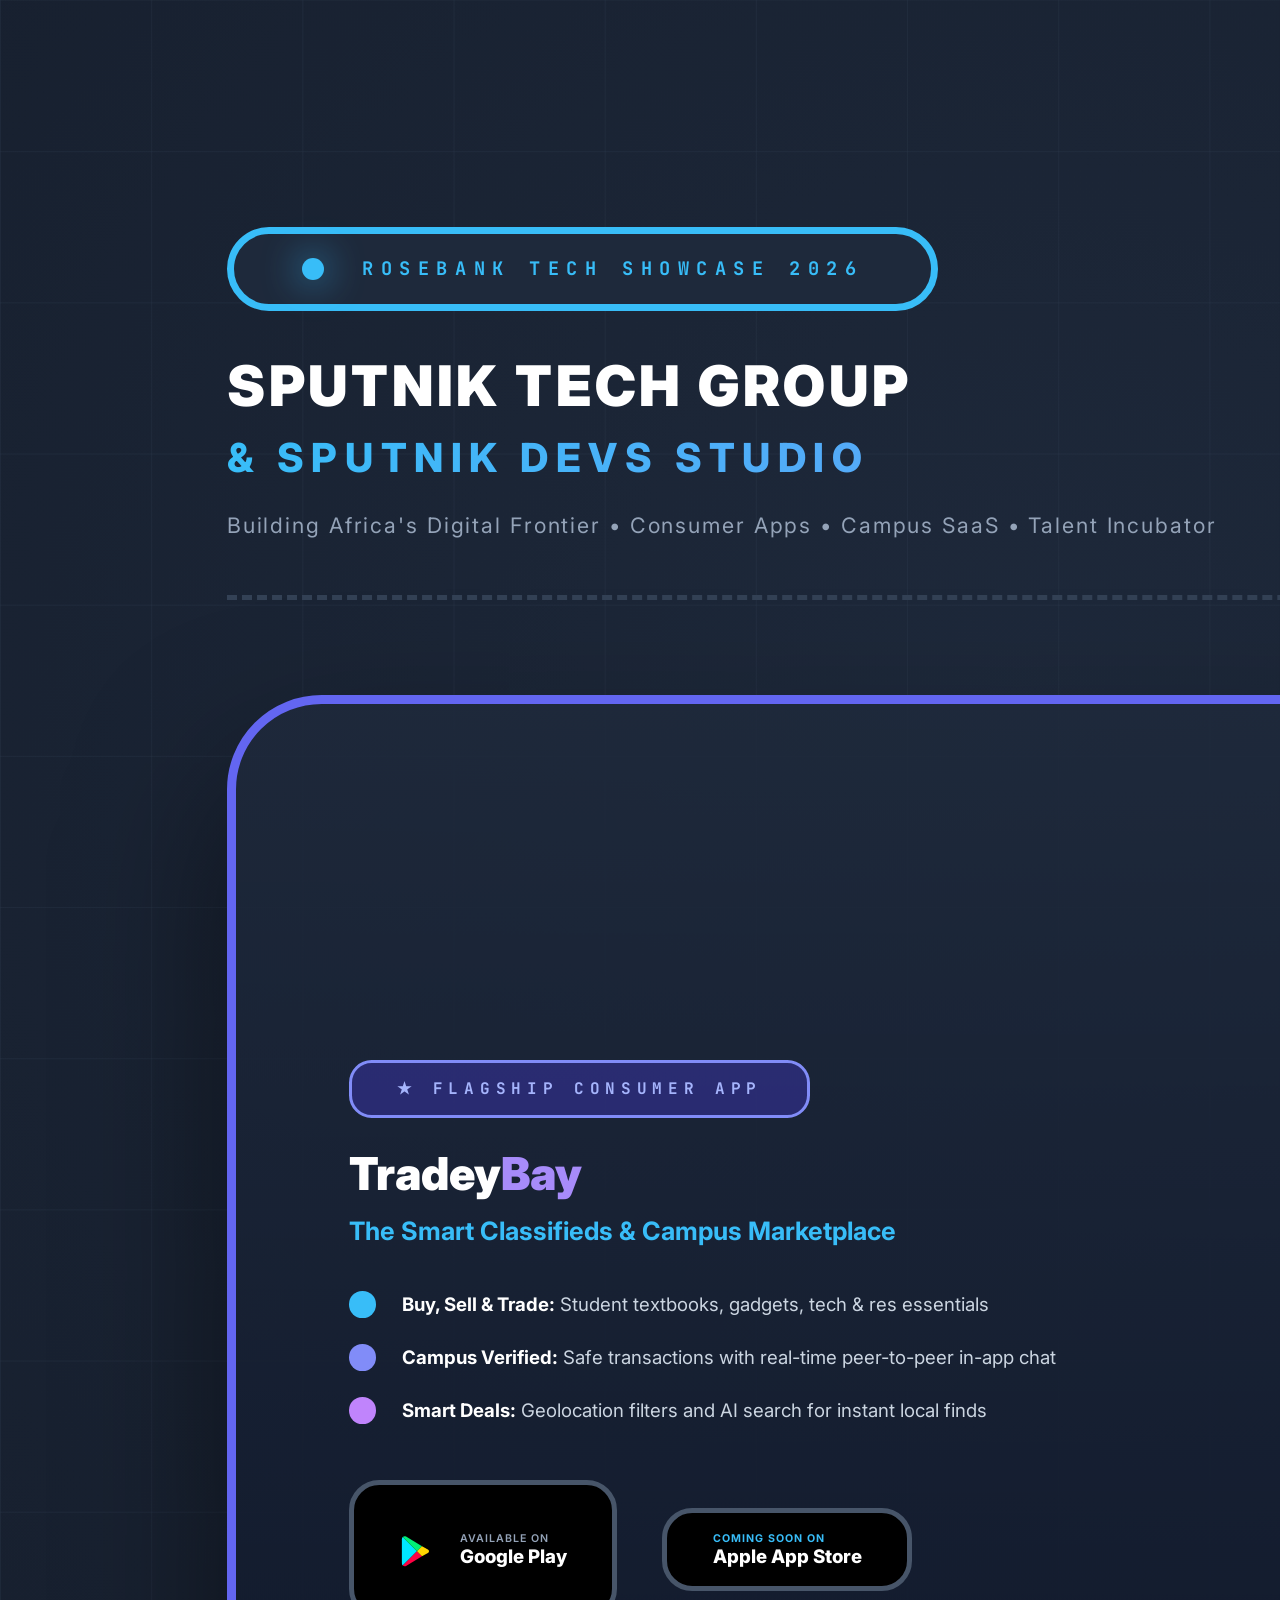
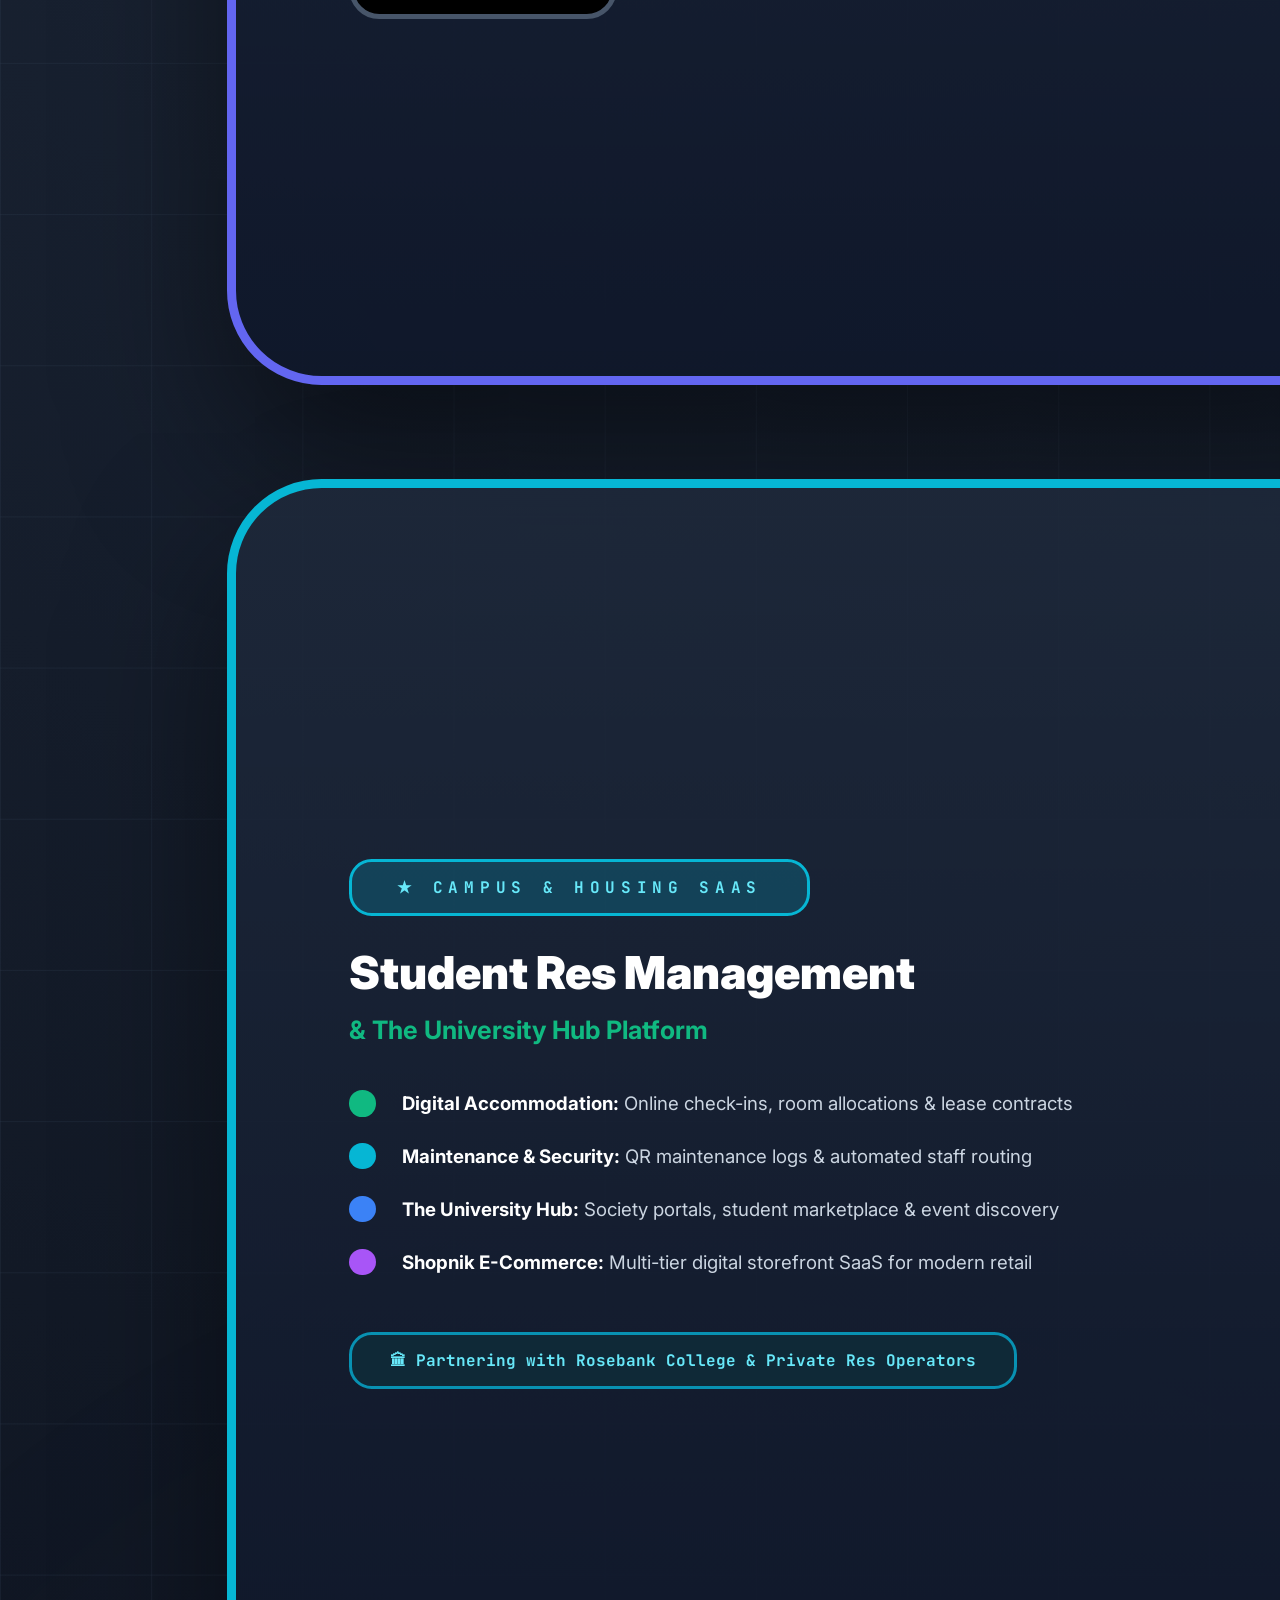
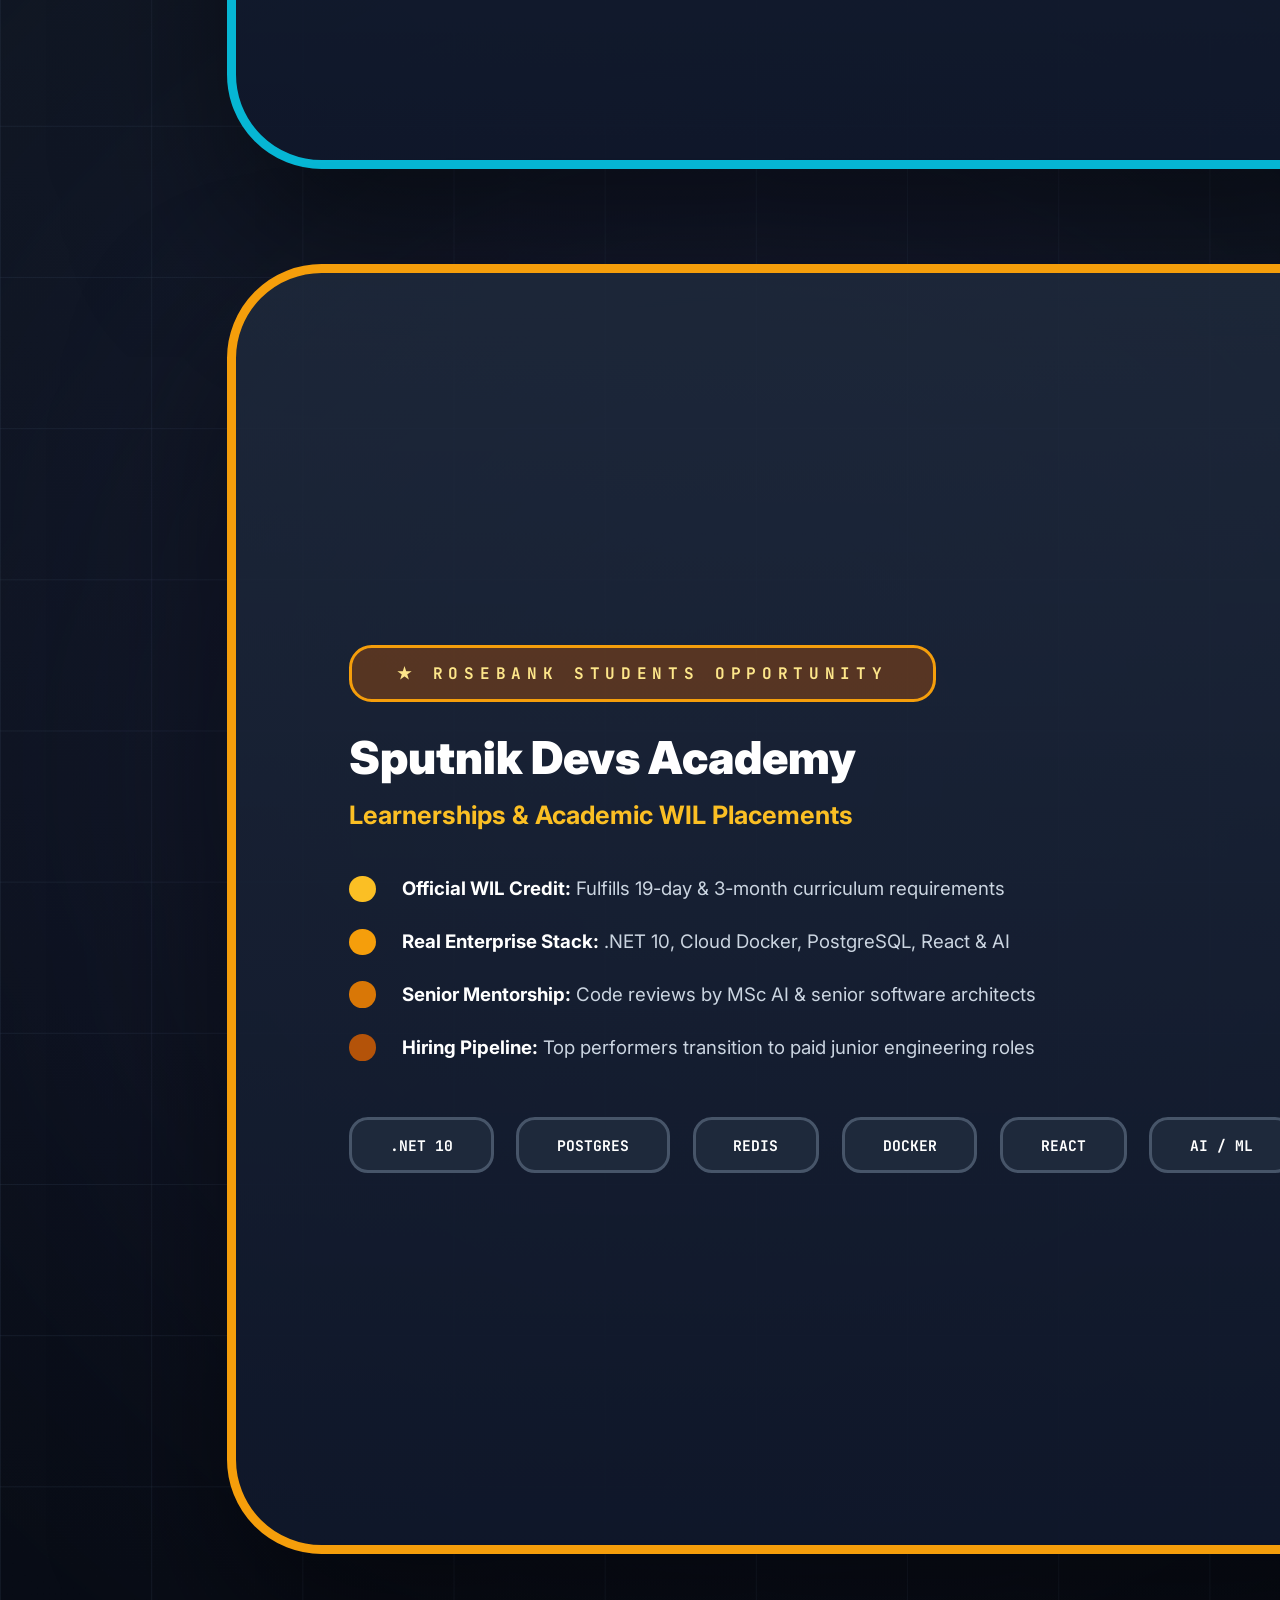
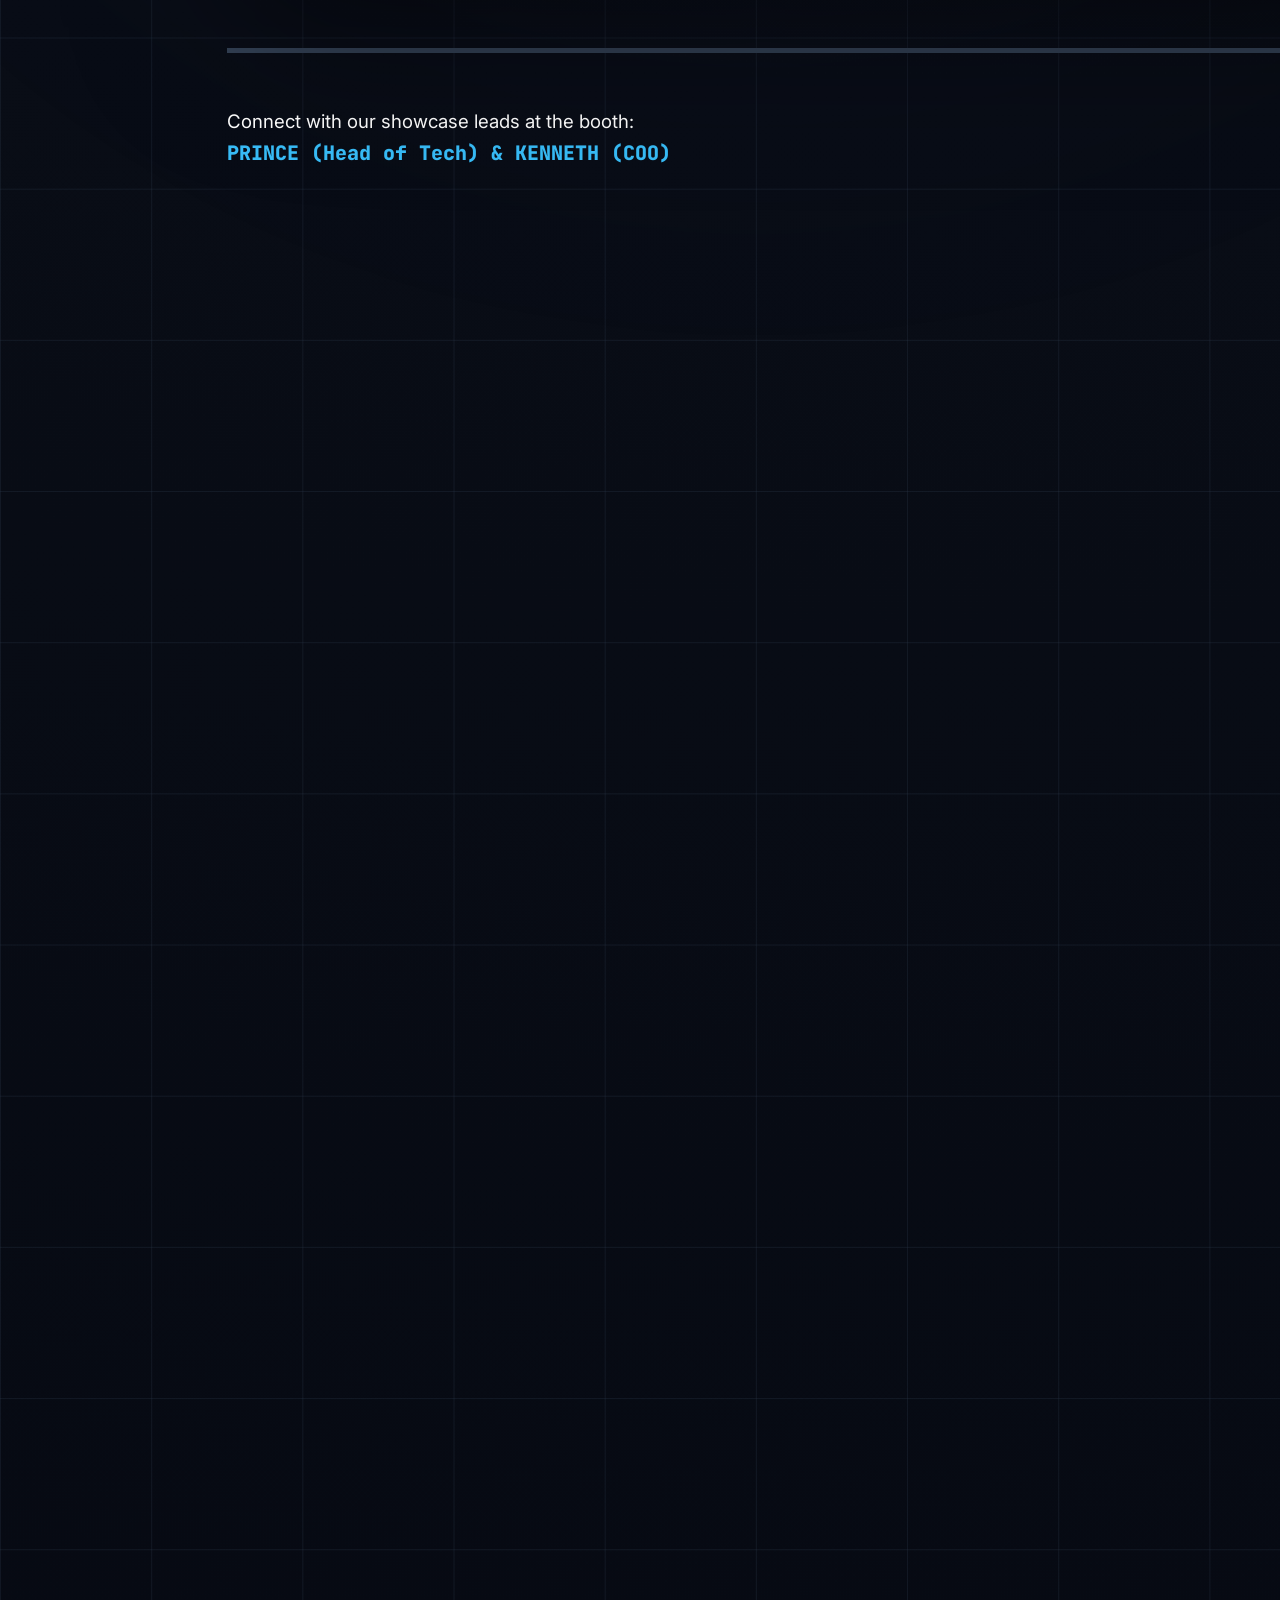
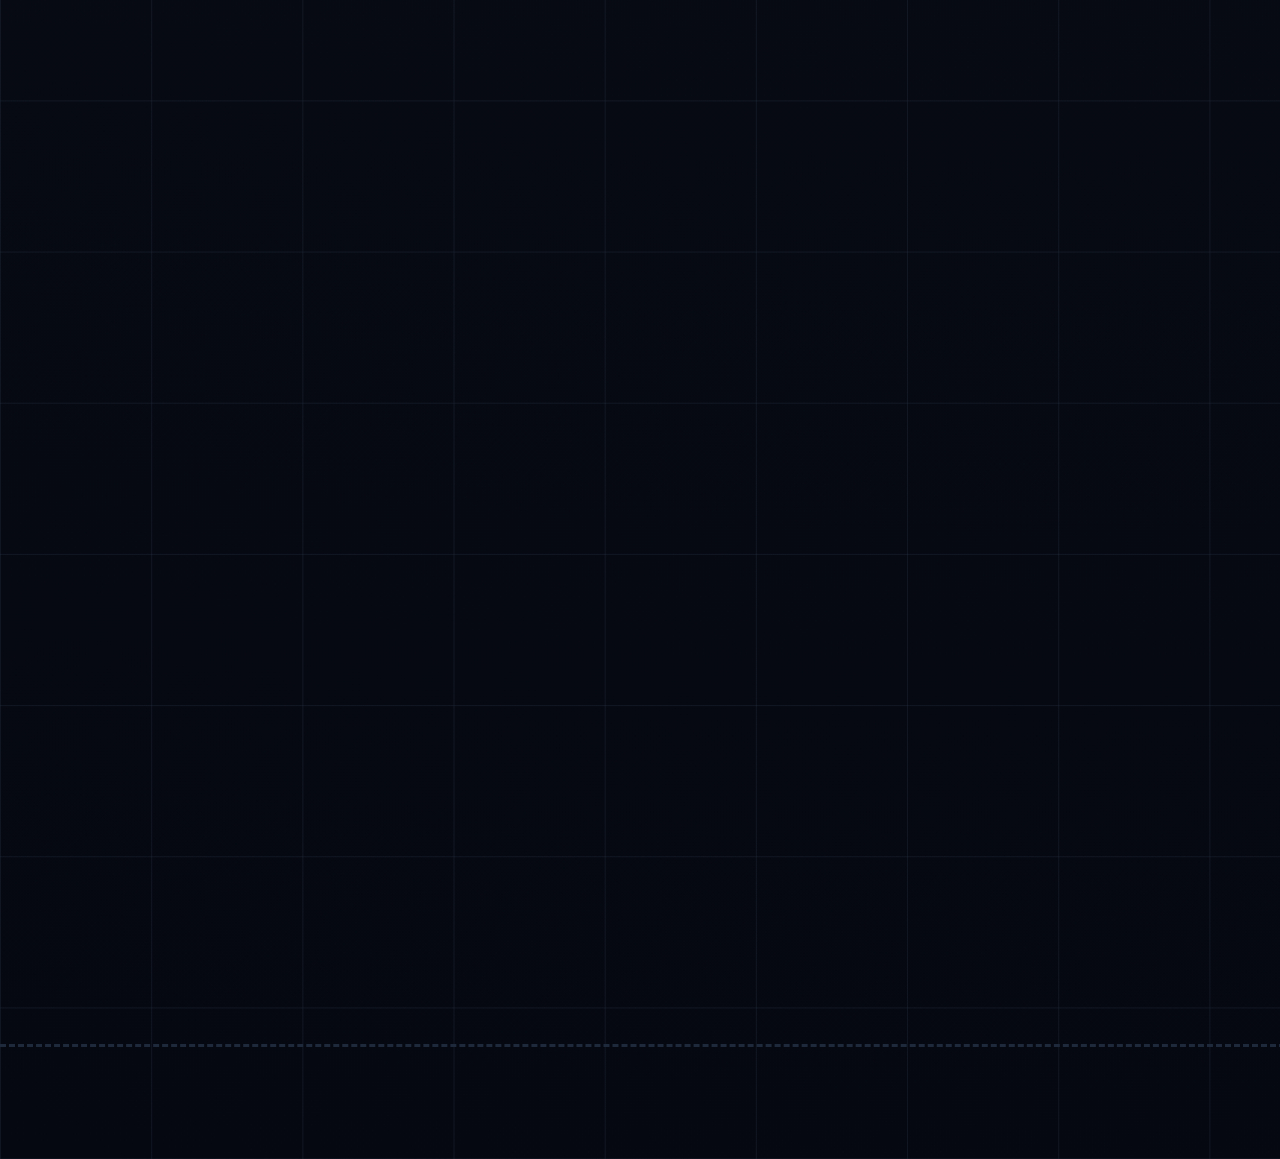
==== designs/banner-1x2m/banner-print.html @ baecfb71 "feat: complete Rosebank showcase exhibition collateral, vector designs, viewer & print specs" ====
<!DOCTYPE html>
<html lang="en">
<head>
  <meta charset="UTF-8">
  <title>Sputnik Showcase - Pull-Up Standing Banner (1m x 2m)</title>
  <style>
    @import url('https://fonts.googleapis.com/css2?family=Inter:wght@400;500;600;700;800;900&family=JetBrains+Mono:wght@500;700;800&display=swap');

    @page {
      size: 1000mm 2000mm;
      margin: 0;
    }

    * {
      box-sizing: border-box;
      margin: 0;
      padding: 0;
    }

    body {
      width: 1000mm;
      height: 2000mm;
      background: radial-gradient(circle at 80% 10%, #1e293b 0%, #090d16 60%, #050811 100%);
      color: #ffffff;
      font-family: 'Inter', -apple-system, BlinkMacSystemFont, sans-serif;
      position: relative;
      overflow: hidden;
      -webkit-print-color-adjust: exact;
      print-color-adjust: exact;
    }

    /* Ambient background grid */
    .bg-grid {
      position: absolute;
      inset: 0;
      background-image: 
        linear-gradient(to right, rgba(51, 65, 85, 0.25) 1px, transparent 1px),
        linear-gradient(to bottom, rgba(51, 65, 85, 0.25) 1px, transparent 1px);
      background-size: 40mm 40mm;
      pointer-events: none;
    }

    /* Ambient Glow Blobs */
    .glow-1 {
      position: absolute;
      top: 150mm;
      right: 50mm;
      width: 400mm;
      height: 400mm;
      background: radial-gradient(circle, rgba(56, 189, 248, 0.18) 0%, transparent 70%);
      filter: blur(40mm);
    }
    .glow-2 {
      position: absolute;
      top: 800mm;
      left: -50mm;
      width: 500mm;
      height: 500mm;
      background: radial-gradient(circle, rgba(99, 102, 241, 0.15) 0%, transparent 70%);
      filter: blur(50mm);
    }
    .glow-3 {
      position: absolute;
      top: 1400mm;
      right: -30mm;
      width: 450mm;
      height: 450mm;
      background: radial-gradient(circle, rgba(16, 185, 129, 0.15) 0%, transparent 70%);
      filter: blur(40mm);
    }

    .container {
      position: relative;
      z-index: 2;
      width: 880mm;
      margin: 0 auto;
      padding-top: 60mm;
    }

    /* Top Header */
    .event-badge {
      display: inline-flex;
      align-items: center;
      gap: 10mm;
      padding: 6mm 18mm;
      background: #1e293b;
      border: 2mm solid #38bdf8;
      border-radius: 9999px;
      font-family: 'JetBrains Mono', monospace;
      font-size: 14pt;
      font-weight: 700;
      color: #38bdf8;
      letter-spacing: 2mm;
      margin-bottom: 12mm;
    }
    .event-badge::before {
      content: '';
      width: 6mm;
      height: 6mm;
      background: #38bdf8;
      border-radius: 50%;
      box-shadow: 0 0 10mm #38bdf8;
    }

    .master-title {
      font-size: 42pt;
      font-weight: 900;
      letter-spacing: 1mm;
      line-height: 1.1;
      margin-bottom: 4mm;
    }
    .master-subtitle {
      font-size: 30pt;
      font-weight: 800;
      letter-spacing: 2mm;
      background: linear-gradient(90deg, #38bdf8, #818cf8, #c084fc);
      -webkit-background-clip: text;
      -webkit-text-fill-color: transparent;
      margin-bottom: 8mm;
    }
    .tagline-line {
      font-size: 16pt;
      color: #94a3b8;
      letter-spacing: 0.5mm;
      padding-bottom: 15mm;
      border-bottom: 1.5mm dashed #334155;
      margin-bottom: 25mm;
    }

    /* Cards */
    .card {
      background: linear-gradient(180deg, rgba(30, 41, 59, 0.85) 0%, rgba(15, 23, 42, 0.95) 100%);
      border-radius: 25mm;
      padding: 25mm 30mm;
      margin-bottom: 25mm;
      display: flex;
      justify-content: space-between;
      align-items: center;
      position: relative;
      border-width: 2.5mm;
      border-style: solid;
      box-shadow: 0 20mm 40mm rgba(0, 0, 0, 0.5);
    }
    .card-tradey {
      border-color: #6366f1;
    }
    .card-srms {
      border-color: #06b6d4;
    }
    .card-academy {
      border-color: #f59e0b;
    }

    .card-content {
      width: 530mm;
    }
    .card-pill {
      display: inline-block;
      padding: 4mm 12mm;
      border-radius: 6mm;
      font-family: 'JetBrains Mono', monospace;
      font-size: 12pt;
      font-weight: 700;
      letter-spacing: 1.5mm;
      margin-bottom: 8mm;
    }
    .pill-tradey {
      background: rgba(67, 56, 202, 0.4);
      color: #a5b4fc;
      border: 1mm solid #818cf8;
    }
    .pill-srms {
      background: rgba(14, 116, 144, 0.4);
      color: #67e8f9;
      border: 1mm solid #06b6d4;
    }
    .pill-academy {
      background: rgba(180, 83, 9, 0.4);
      color: #fde68a;
      border: 1mm solid #f59e0b;
    }

    .card-title {
      font-size: 34pt;
      font-weight: 900;
      line-height: 1.15;
      margin-bottom: 4mm;
    }
    .card-tag {
      font-size: 19pt;
      font-weight: 700;
      margin-bottom: 12mm;
    }

    .feature-list {
      list-style: none;
      display: flex;
      flex-direction: column;
      gap: 7mm;
      margin-bottom: 15mm;
    }
    .feature-list li {
      font-size: 14pt;
      color: #cbd5e1;
      display: flex;
      align-items: center;
      gap: 7mm;
    }
    .feature-list li b {
      color: #ffffff;
    }
    .bullet-dot {
      width: 7mm;
      height: 7mm;
      border-radius: 50%;
      flex-shrink: 0;
    }

    /* QR Box */
    .qr-box {
      width: 250mm;
      background: #0b0f19;
      border-radius: 18mm;
      padding: 15mm;
      text-align: center;
      border: 1.5mm solid;
    }
    .qr-box-tradey { border-color: #6366f1; }
    .qr-box-srms { border-color: #06b6d4; }
    .qr-box-academy { border-color: #f59e0b; }

    .qr-header-tag {
      padding: 5mm;
      border-radius: 6mm;
      color: #ffffff;
      font-weight: 800;
      font-size: 13pt;
      letter-spacing: 1mm;
      margin-bottom: 10mm;
    }
    .tag-tradey { background: #6366f1; }
    .tag-srms { background: #0891b2; }
    .tag-academy { background: #d97706; }

    .qr-img-wrapper {
      background: #ffffff;
      border-radius: 12mm;
      padding: 8mm;
      display: inline-block;
      margin-bottom: 8mm;
      box-shadow: 0 5mm 15mm rgba(0,0,0,0.4);
    }
    .qr-img-wrapper img, .qr-img-wrapper svg {
      width: 190mm;
      height: 190mm;
      display: block;
    }

    .qr-label-bold {
      font-family: 'JetBrains Mono', monospace;
      font-size: 13pt;
      font-weight: 700;
      margin-bottom: 3mm;
    }
    .qr-label-sub {
      font-size: 10pt;
      color: #94a3b8;
    }

    /* Badges Row */
    .badge-row {
      display: flex;
      gap: 12mm;
      align-items: center;
    }
    .store-badge {
      display: flex;
      align-items: center;
      gap: 8mm;
      background: #000000;
      border: 1.5mm solid #475569;
      border-radius: 8mm;
      padding: 5mm 12mm;
    }
    .store-badge img, .store-badge svg {
      height: 24mm;
    }

    /* Tech Stack Badges */
    .tech-tags {
      display: flex;
      flex-wrap: wrap;
      gap: 6mm;
    }
    .tech-tag {
      background: #1e293b;
      border: 1mm solid #475569;
      color: #ffffff;
      padding: 4mm 10mm;
      border-radius: 5mm;
      font-family: 'JetBrains Mono', monospace;
      font-size: 11pt;
      font-weight: 700;
    }

    /* Footer */
    .footer {
      border-top: 1.5mm solid #334155;
      padding-top: 15mm;
      display: flex;
      justify-content: space-between;
      align-items: center;
    }
    .footer-team {
      font-size: 14pt;
    }
    .footer-team .name {
      font-family: 'JetBrains Mono', monospace;
      color: #38bdf8;
      font-weight: 800;
      font-size: 15pt;
      margin-top: 2mm;
    }
    .footer-contacts {
      text-align: right;
      font-size: 13pt;
      color: #94a3b8;
    }
    .footer-contacts strong {
      color: #ffffff;
    }

    .cassette-guide {
      position: absolute;
      bottom: 20mm;
      left: 0;
      right: 0;
      text-align: center;
      font-family: 'JetBrains Mono', monospace;
      font-size: 10pt;
      color: #475569;
      border-top: 1mm dashed #1e293b;
      padding-top: 5mm;
    }
  </style>
</head>
<body>
  <div class="bg-grid"></div>
  <div class="glow-1"></div>
  <div class="glow-2"></div>
  <div class="glow-3"></div>

  <div class="container">
    <!-- Header -->
    <div class="event-badge">ROSEBANK TECH SHOWCASE 2026</div>
    <div class="master-title">SPUTNIK TECH GROUP</div>
    <div class="master-subtitle">&amp; SPUTNIK DEVS STUDIO</div>
    <div class="tagline-line">
      Building Africa's Digital Frontier • Consumer Apps • Campus SaaS • Talent Incubator
    </div>

    <!-- Section 1: Tradey Bay App -->
    <div class="card card-tradey">
      <div class="card-content">
        <span class="card-pill pill-tradey">★ FLAGSHIP CONSUMER APP</span>
        <div class="card-title">Tradey<span style="color:#a78bfa;">Bay</span></div>
        <div class="card-tag" style="color:#38bdf8;">The Smart Classifieds &amp; Campus Marketplace</div>
        
        <ul class="feature-list">
          <li>
            <span class="bullet-dot" style="background:#38bdf8;"></span>
            <span><b>Buy, Sell &amp; Trade:</b> Student textbooks, gadgets, tech &amp; res essentials</span>
          </li>
          <li>
            <span class="bullet-dot" style="background:#818cf8;"></span>
            <span><b>Campus Verified:</b> Safe transactions with real-time peer-to-peer in-app chat</span>
          </li>
          <li>
            <span class="bullet-dot" style="background:#c084fc;"></span>
            <span><b>Smart Deals:</b> Geolocation filters and AI search for instant local finds</span>
          </li>
        </ul>

        <div class="badge-row">
          <div class="store-badge">
            <svg viewBox="0 0 40 40" width="30" height="30">
              <path d="M5 3.5L24 22.5L5 41.5C4.2 40.8 3.8 39.7 3.8 38.3V6.7C3.8 5.3 4.2 4.2 5 3.5Z" fill="#00E5FF"/>
              <path d="M30.7 29.2L24 22.5L5 41.5C6.1 42.6 7.8 42.9 9.4 42.1L30.7 29.2Z" fill="#FF0043"/>
              <path d="M30.7 15.8L9.4 3C7.8 2.2 6.1 2.5 5 3.5L24 22.5L30.7 15.8Z" fill="#00F076"/>
              <path d="M38.5 20.3L30.7 15.8L24 22.5L30.7 29.2L38.5 24.7C40.5 23.5 40.5 21.5 38.5 20.3Z" fill="#FFD600"/>
            </svg>
            <div>
              <div style="font-size:8pt;color:#94a3b8;letter-spacing:1px;font-weight:600;">AVAILABLE ON</div>
              <div style="font-size:14pt;font-weight:800;color:#ffffff;">Google Play</div>
            </div>
          </div>

          <div class="store-badge">
            <div>
              <div style="font-size:8pt;color:#38bdf8;letter-spacing:1px;font-weight:700;">COMING SOON ON</div>
              <div style="font-size:14pt;font-weight:800;color:#ffffff;">Apple App Store</div>
            </div>
          </div>
        </div>
      </div>

      <!-- Tradey Bay QR -->
      <div class="qr-box qr-box-tradey">
        <div class="qr-header-tag tag-tradey">SCAN TO DOWNLOAD</div>
        <div class="qr-img-wrapper">
          <img src="../../assets/qr/qr-tradeybay-playstore.svg" alt="Tradey Bay Play Store QR">
        </div>
        <div class="qr-label-bold" style="color:#38bdf8;">Direct Android Download</div>
        <div class="qr-label-sub">Live on Google Play Store</div>
      </div>
    </div>

    <!-- Section 2: Student Residence Management & University Hub -->
    <div class="card card-srms">
      <div class="card-content">
        <span class="card-pill pill-srms">★ CAMPUS &amp; HOUSING SAAS</span>
        <div class="card-title">Student Res Management</div>
        <div class="card-tag" style="color:#10b981;">&amp; The University Hub Platform</div>

        <ul class="feature-list">
          <li>
            <span class="bullet-dot" style="background:#10b981;"></span>
            <span><b>Digital Accommodation:</b> Online check-ins, room allocations &amp; lease contracts</span>
          </li>
          <li>
            <span class="bullet-dot" style="background:#06b6d4;"></span>
            <span><b>Maintenance &amp; Security:</b> QR maintenance logs &amp; automated staff routing</span>
          </li>
          <li>
            <span class="bullet-dot" style="background:#3b82f6;"></span>
            <span><b>The University Hub:</b> Society portals, student marketplace &amp; event discovery</span>
          </li>
          <li>
            <span class="bullet-dot" style="background:#a855f7;"></span>
            <span><b>Shopnik E-Commerce:</b> Multi-tier digital storefront SaaS for modern retail</span>
          </li>
        </ul>

        <div style="background:#0f2937;border:1mm solid #0891b2;padding:4mm 10mm;border-radius:6mm;display:inline-block;font-family:'JetBrains Mono',monospace;font-size:12pt;font-weight:700;color:#67e8f9;">
          🏛 Partnering with Rosebank College &amp; Private Res Operators
        </div>
      </div>

      <!-- SRMS QR -->
      <div class="qr-box qr-box-srms">
        <div class="qr-header-tag tag-srms">SCAN FOR DEMO</div>
        <div class="qr-img-wrapper">
          <img src="../../assets/qr/qr-student-housing-srms.svg" alt="SRMS QR">
        </div>
        <div class="qr-label-bold" style="color:#67e8f9;">Residence Platform</div>
        <div class="qr-label-sub">Interactive Sandbox Demos</div>
      </div>
    </div>

    <!-- Section 3: Sputnik Devs Academy (WIL & Learnerships) -->
    <div class="card card-academy">
      <div class="card-content">
        <span class="card-pill pill-academy">★ ROSEBANK STUDENTS OPPORTUNITY</span>
        <div class="card-title">Sputnik Devs Academy</div>
        <div class="card-tag" style="color:#fbbf24;">Learnerships &amp; Academic WIL Placements</div>

        <ul class="feature-list">
          <li>
            <span class="bullet-dot" style="background:#fbbf24;"></span>
            <span><b>Official WIL Credit:</b> Fulfills 19-day &amp; 3-month curriculum requirements</span>
          </li>
          <li>
            <span class="bullet-dot" style="background:#f59e0b;"></span>
            <span><b>Real Enterprise Stack:</b> .NET 10, Cloud Docker, PostgreSQL, React &amp; AI</span>
          </li>
          <li>
            <span class="bullet-dot" style="background:#d97706;"></span>
            <span><b>Senior Mentorship:</b> Code reviews by MSc AI &amp; senior software architects</span>
          </li>
          <li>
            <span class="bullet-dot" style="background:#b45309;"></span>
            <span><b>Hiring Pipeline:</b> Top performers transition to paid junior engineering roles</span>
          </li>
        </ul>

        <div class="tech-tags">
          <div class="tech-tag">.NET 10</div>
          <div class="tech-tag">POSTGRES</div>
          <div class="tech-tag">REDIS</div>
          <div class="tech-tag">DOCKER</div>
          <div class="tech-tag">REACT</div>
          <div class="tech-tag">AI / ML</div>
          <div class="tech-tag">ANGULAR</div>
        </div>
      </div>

      <!-- Academy QR -->
      <div class="qr-box qr-box-academy">
        <div class="qr-header-tag tag-academy">SCAN TO APPLY</div>
        <div class="qr-img-wrapper">
          <img src="../../assets/qr/qr-academy-apply.svg" alt="Academy Apply QR">
        </div>
        <div class="qr-label-bold" style="color:#fbbf24;">Applications Open</div>
        <div class="qr-label-sub">sputnikdevs.com/academy/apply</div>
      </div>
    </div>

    <!-- Footer -->
    <div class="footer">
      <div class="footer-team">
        <div>Connect with our showcase leads at the booth:</div>
        <div class="name">PRINCE (Head of Tech) &amp; KENNETH (COO)</div>
      </div>
      <div class="footer-contacts">
        <div>Web: <strong>sputniktechgroup.com</strong> | <strong>sputnikdevs.com</strong></div>
        <div>Email: <strong style="color:#38bdf8;">info@sputnikdevs.com</strong> • Johannesburg, South Africa</div>
      </div>
    </div>
  </div>

  <div class="cassette-guide">
    PULL-UP BANNER CASSETTE ROLLER SAFE MARGIN (100MM AT BOTTOM)
  </div>
</body>
</html>
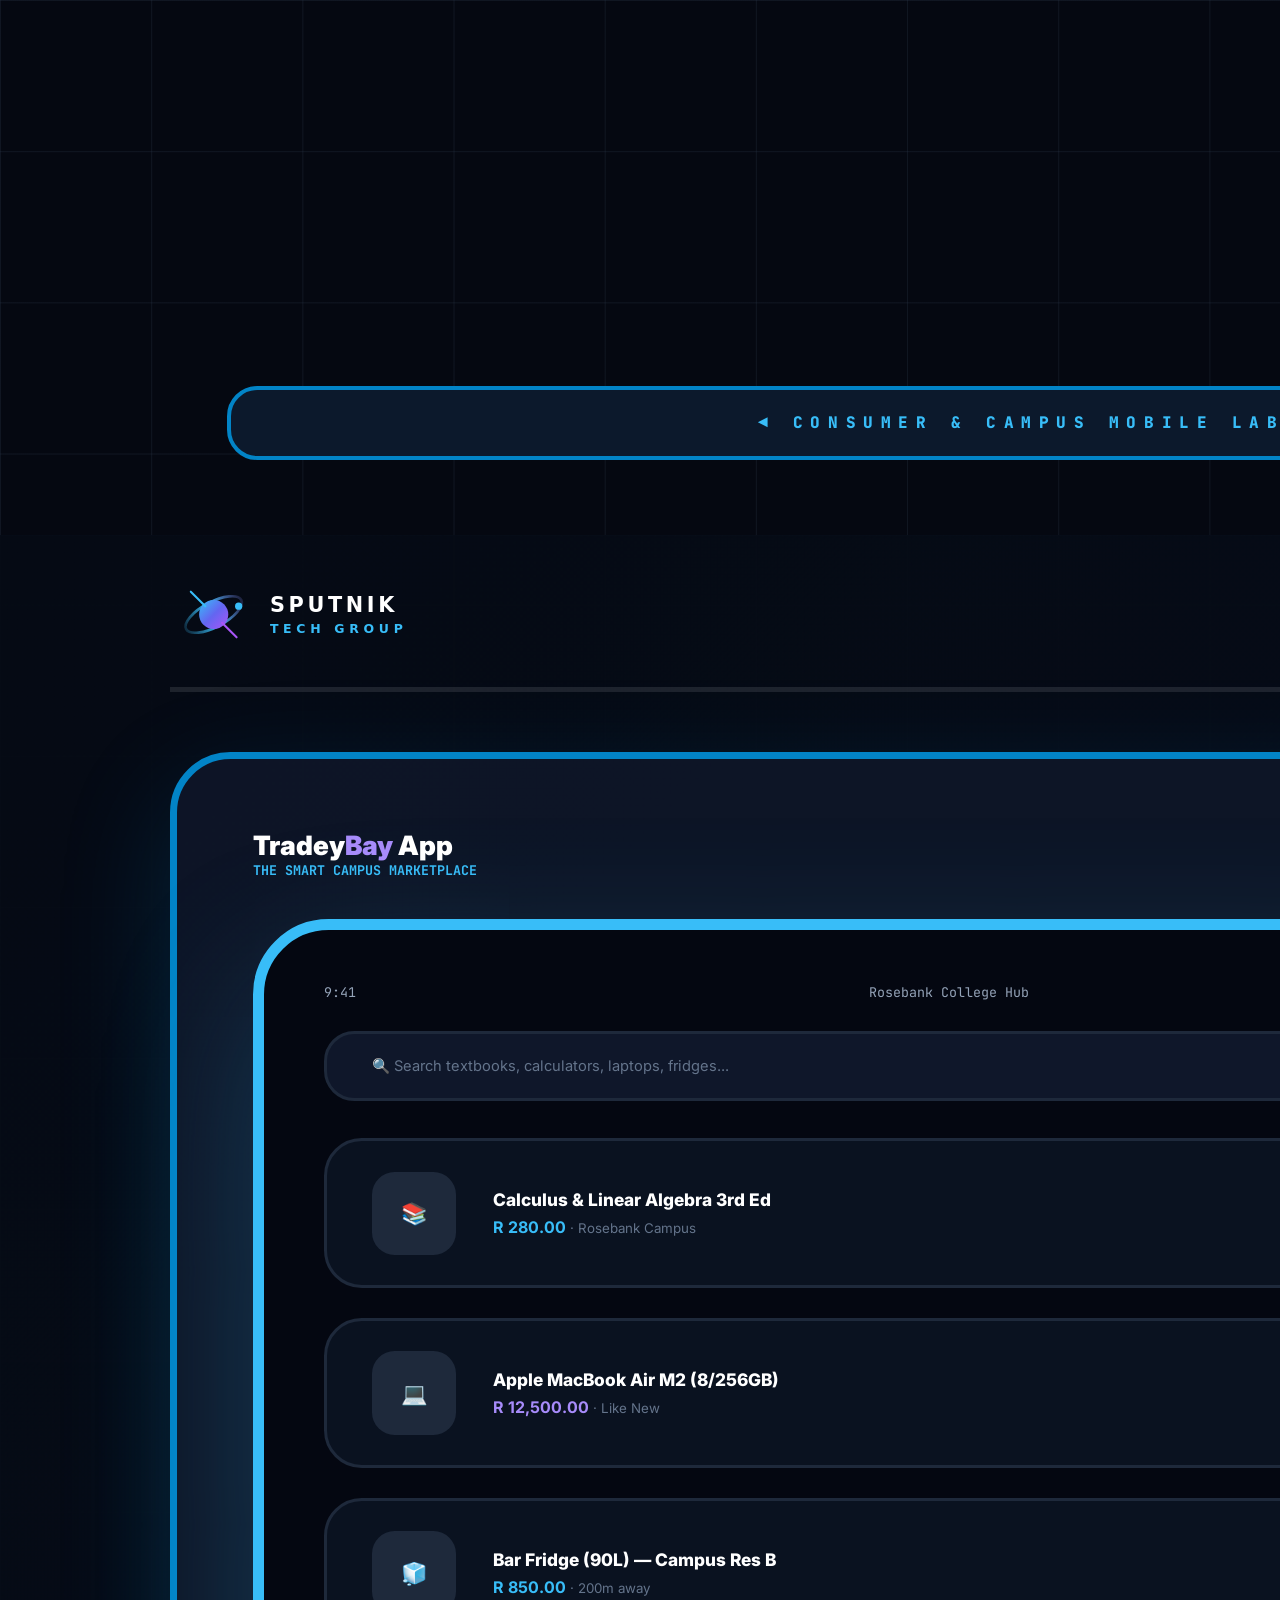
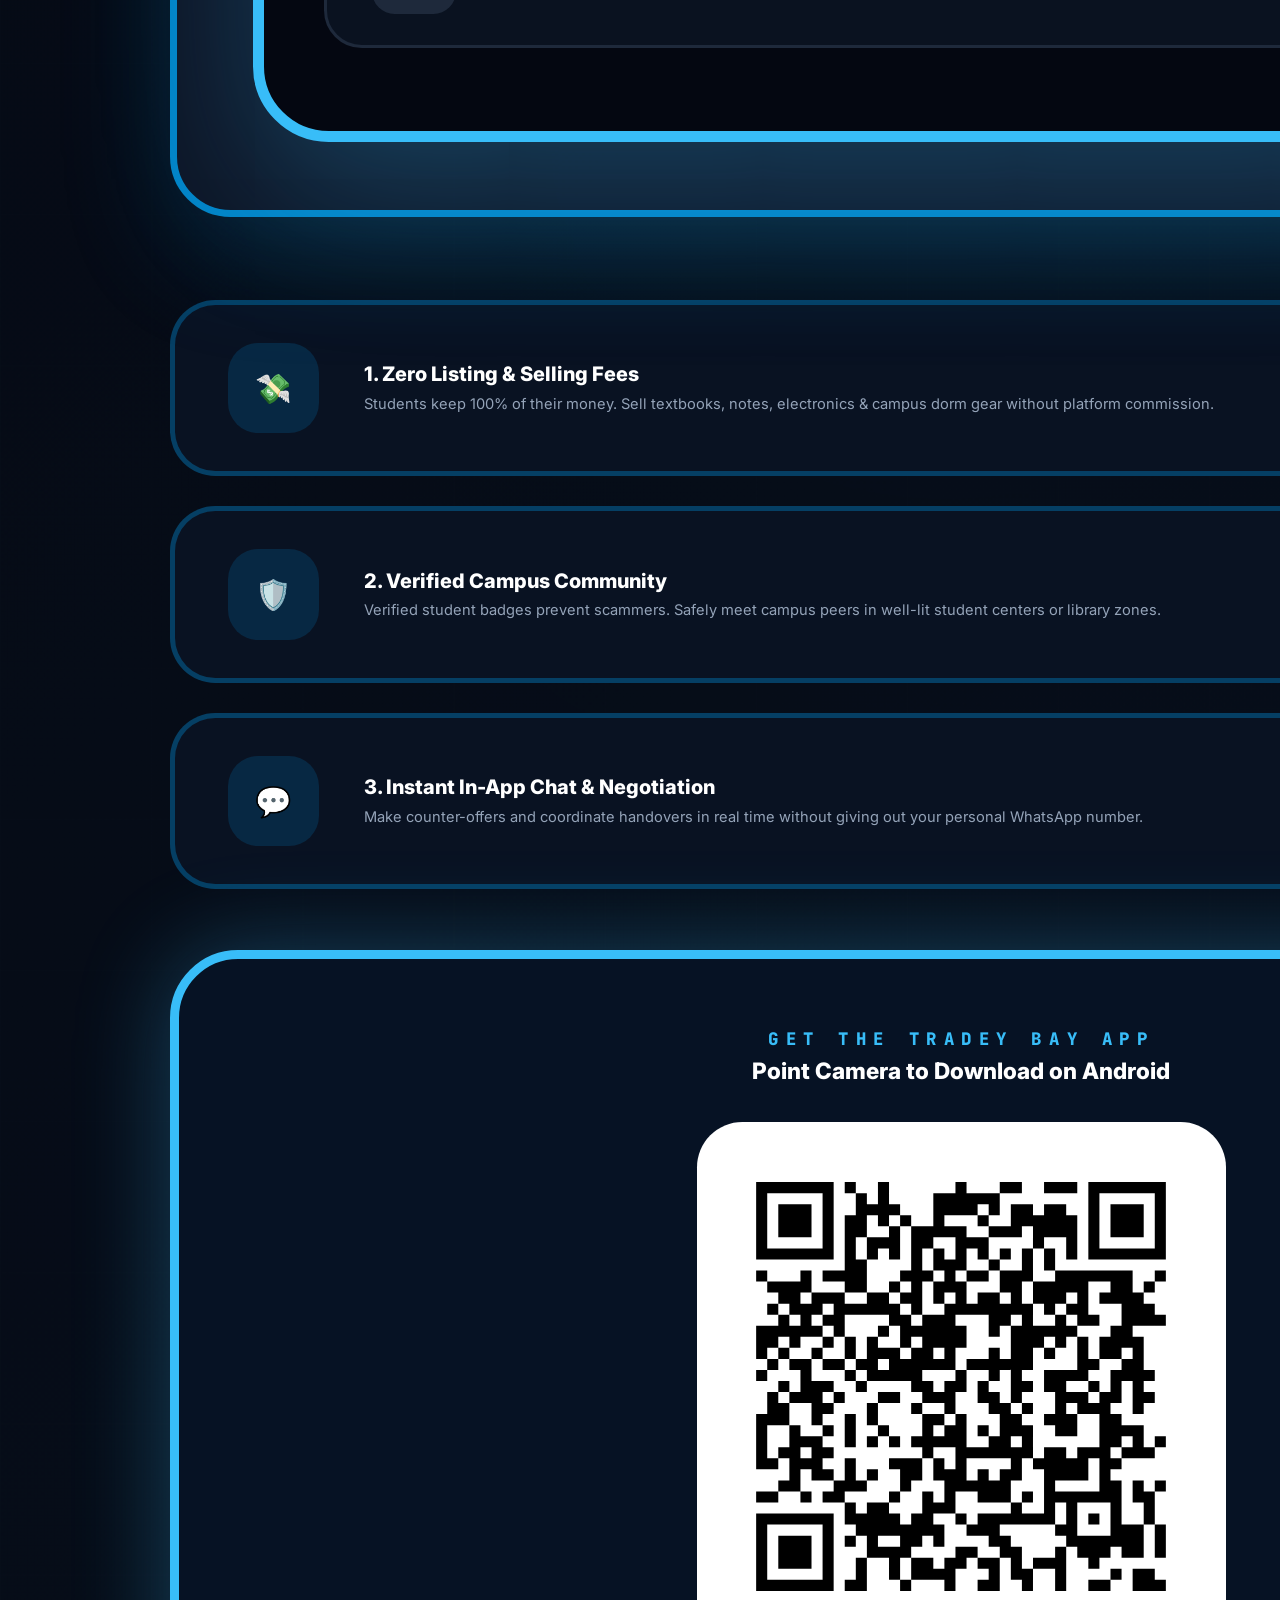
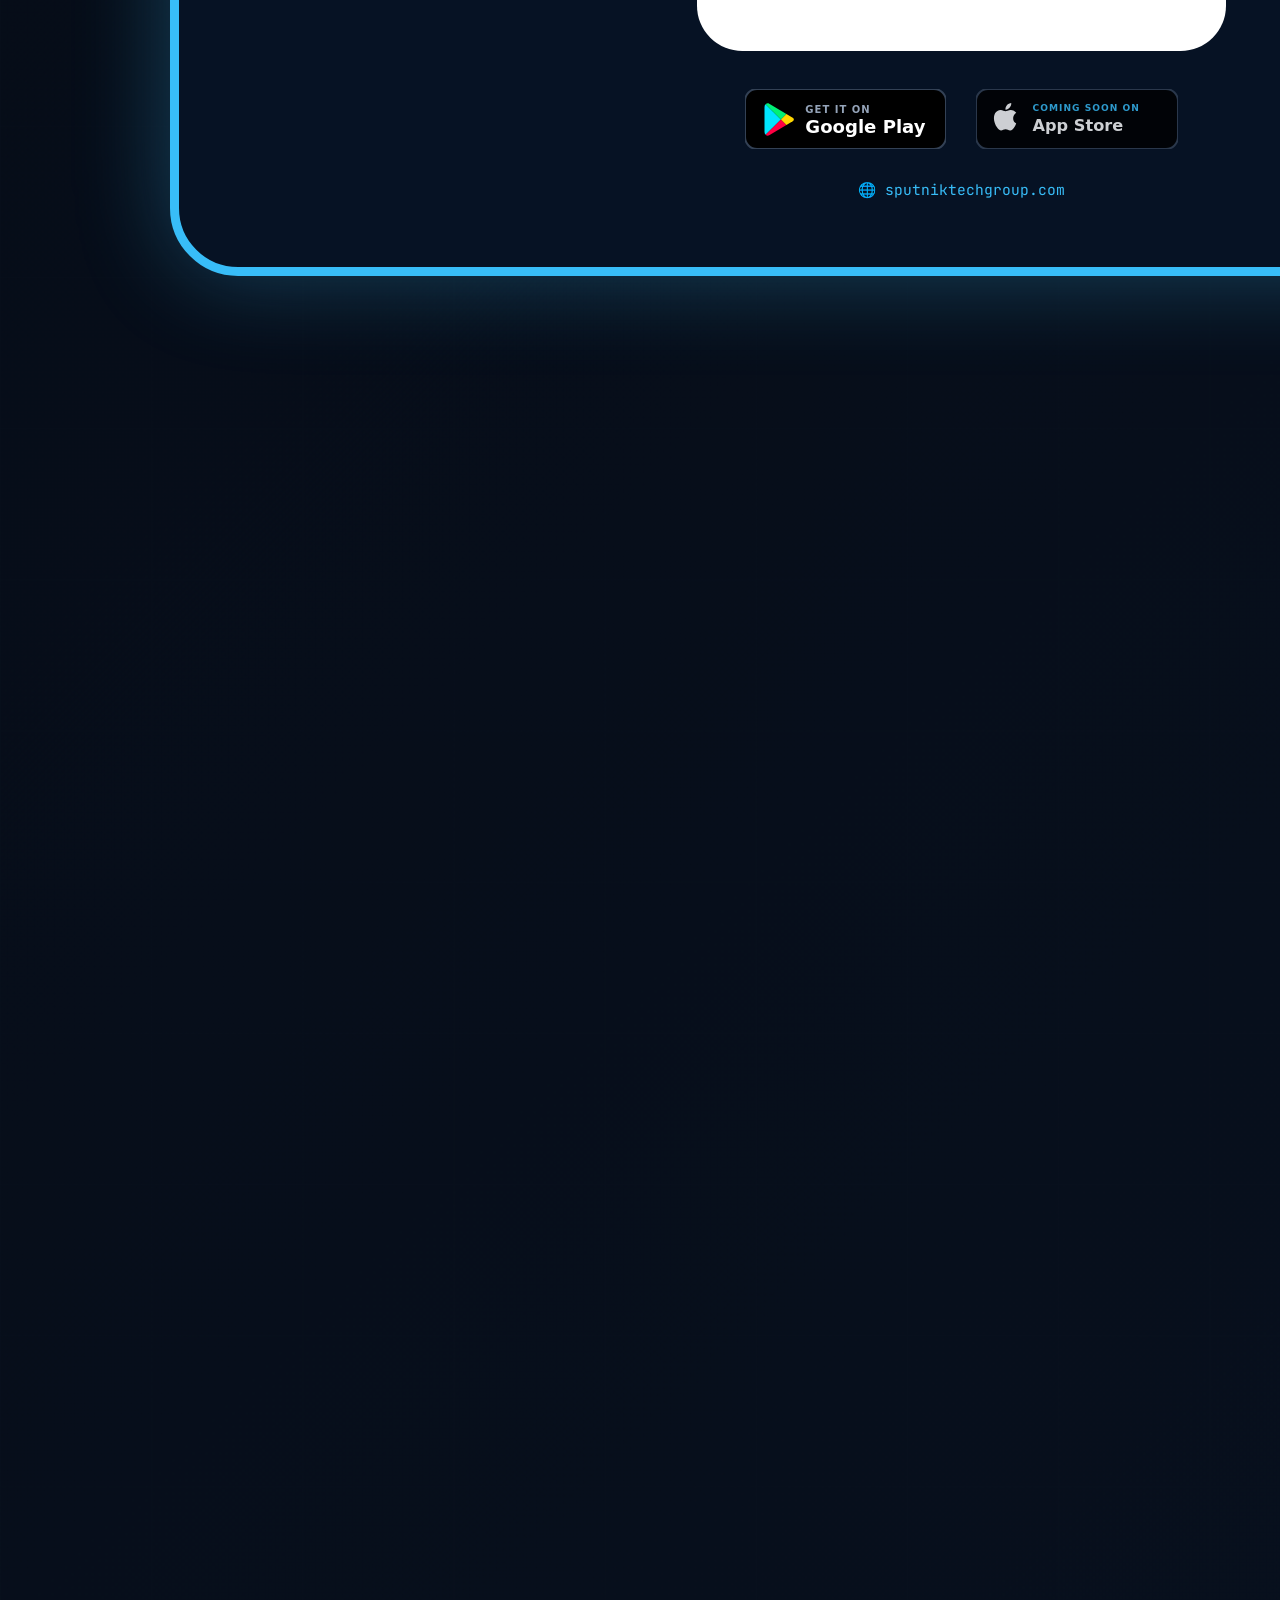
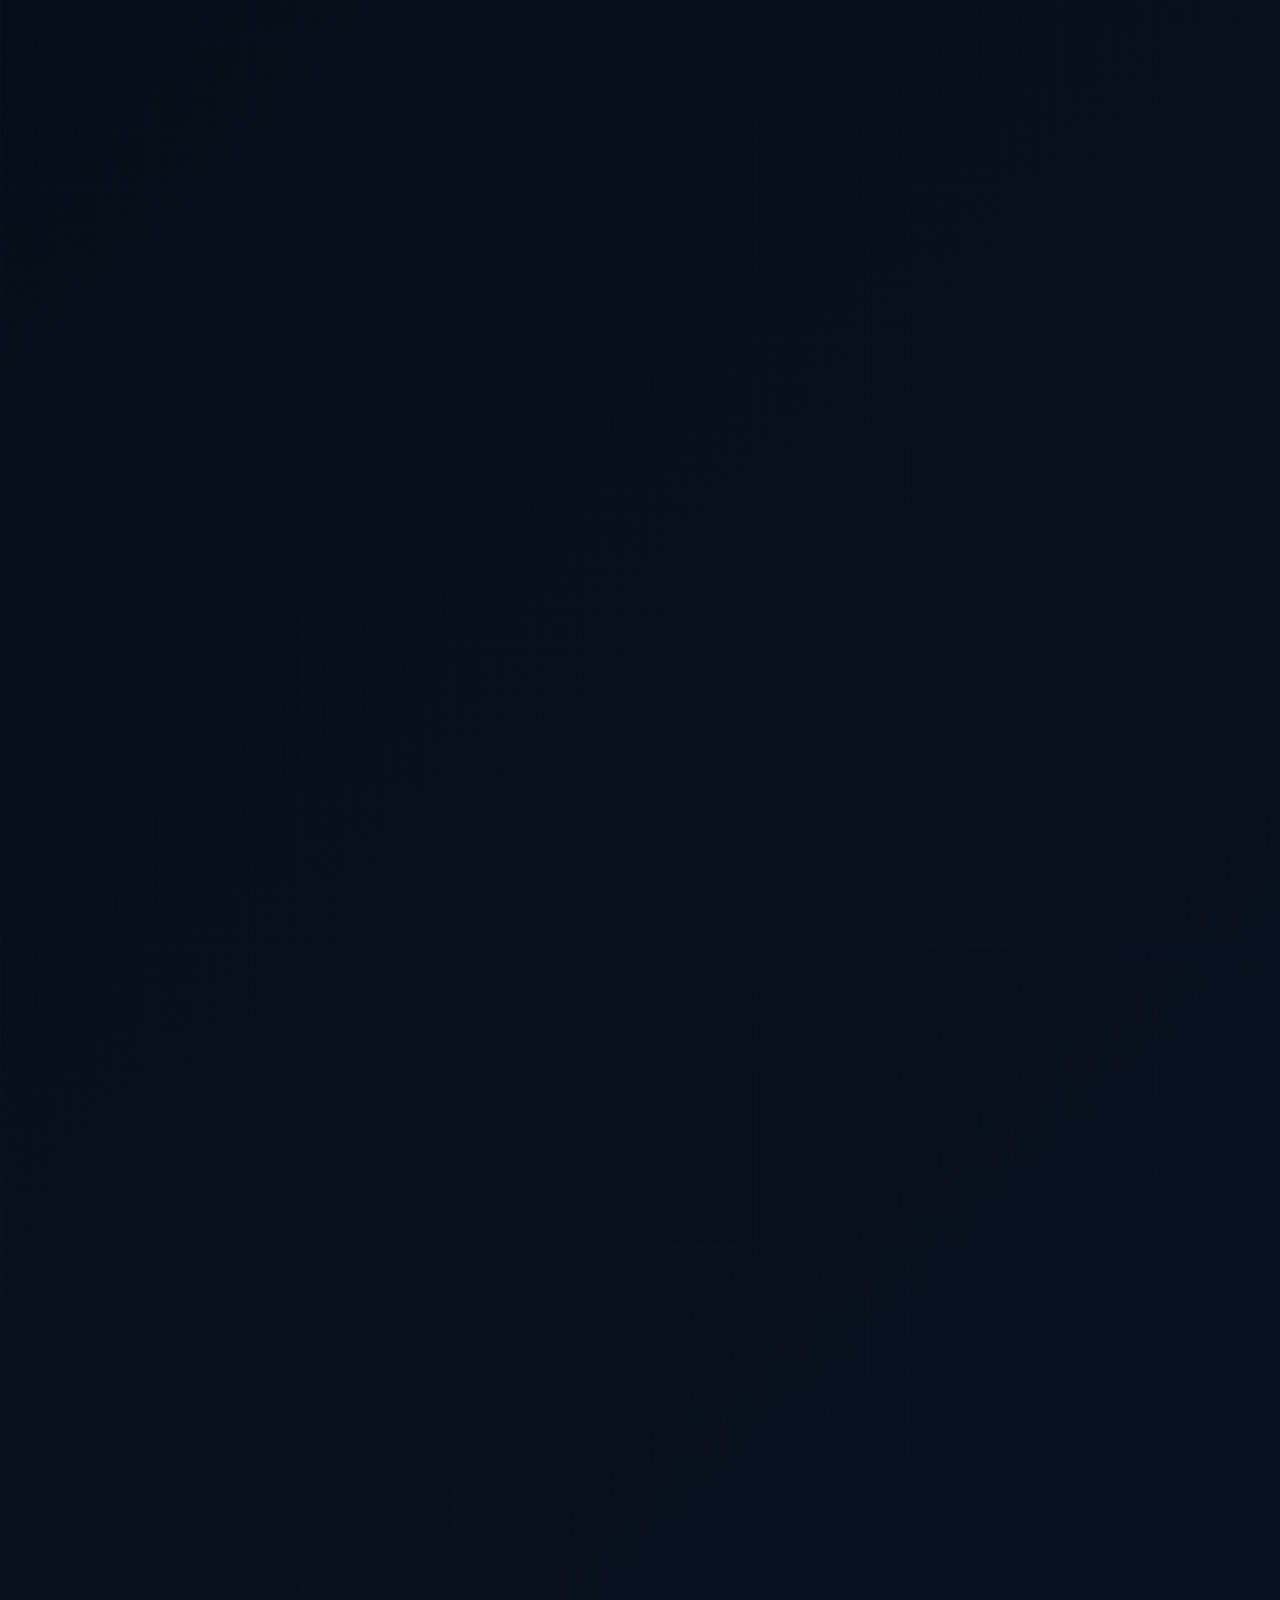
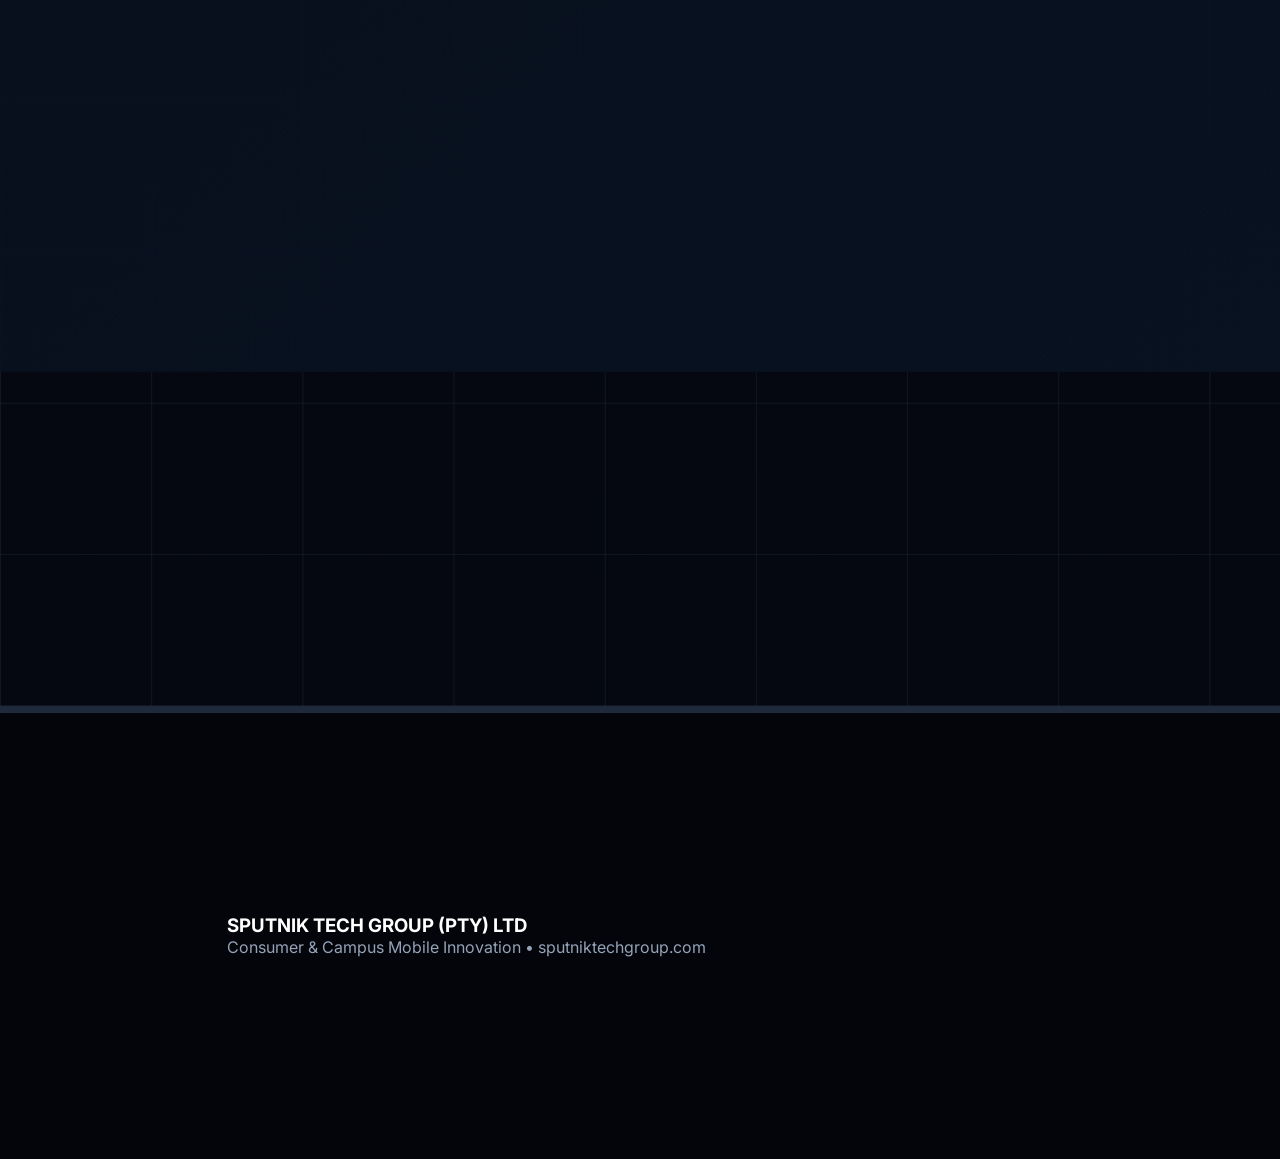
==== commit f0fdbf00: "feat: complete redesign of banner, 5-zone 3x3m tablecloth, and staff shirts for Rosebank Showcase" ====
--- a/designs/banner-1x2m/banner-print.html
+++ b/designs/banner-1x2m/banner-print.html
@@ -2,7 +2,7 @@
 <html lang="en">
 <head>
   <meta charset="UTF-8">
-  <title>Sputnik Showcase - Pull-Up Standing Banner (1m x 2m)</title>
+  <title>Sputnik Showcase — Vertical Split Pull-Up Banner (1m x 2m)</title>
   <style>
     @import url('https://fonts.googleapis.com/css2?family=Inter:wght@400;500;600;700;800;900&family=JetBrains+Mono:wght@500;700;800&display=swap');
 
@@ -20,7 +20,7 @@
     body {
       width: 1000mm;
       height: 2000mm;
-      background: radial-gradient(circle at 80% 10%, #1e293b 0%, #090d16 60%, #050811 100%);
+      background: #050811;
       color: #ffffff;
       font-family: 'Inter', -apple-system, BlinkMacSystemFont, sans-serif;
       position: relative;
@@ -41,485 +41,621 @@
     }
 
     /* Ambient Glow Blobs */
-    .glow-1 {
+    .glow-cyan {
       position: absolute;
-      top: 150mm;
-      right: 50mm;
+      top: 250mm;
+      left: 50mm;
       width: 400mm;
       height: 400mm;
-      background: radial-gradient(circle, rgba(56, 189, 248, 0.18) 0%, transparent 70%);
-      filter: blur(40mm);
-    }
-    .glow-2 {
+      background: radial-gradient(circle, rgba(0, 242, 254, 0.12) 0%, transparent 70%);
+      filter: blur(35mm);
+      pointer-events: none;
+    }
+    .glow-purple {
       position: absolute;
-      top: 800mm;
-      left: -50mm;
-      width: 500mm;
-      height: 500mm;
-      background: radial-gradient(circle, rgba(99, 102, 241, 0.15) 0%, transparent 70%);
-      filter: blur(50mm);
-    }
-    .glow-3 {
-      position: absolute;
-      top: 1400mm;
-      right: -30mm;
+      top: 300mm;
+      right: 50mm;
       width: 450mm;
       height: 450mm;
-      background: radial-gradient(circle, rgba(16, 185, 129, 0.15) 0%, transparent 70%);
+      background: radial-gradient(circle, rgba(139, 92, 246, 0.12) 0%, transparent 70%);
       filter: blur(40mm);
-    }
-
-    .container {
+      pointer-events: none;
+    }
+    .glow-emerald {
+      position: absolute;
+      bottom: 250mm;
+      right: 60mm;
+      width: 450mm;
+      height: 450mm;
+      background: radial-gradient(circle, rgba(16, 185, 129, 0.12) 0%, transparent 70%);
+      filter: blur(35mm);
+      pointer-events: none;
+    }
+
+    /* ========================================================= */
+    /* TOP HEADER ZONE                                           */
+    /* ========================================================= */
+    .top-header {
+      width: 1000mm;
+      padding: 35mm 60mm 20mm 60mm;
+      text-align: center;
       position: relative;
-      z-index: 2;
-      width: 880mm;
-      margin: 0 auto;
-      padding-top: 60mm;
-    }
-
-    /* Top Header */
+      z-index: 10;
+    }
     .event-badge {
       display: inline-flex;
       align-items: center;
       gap: 10mm;
-      padding: 6mm 18mm;
-      background: #1e293b;
-      border: 2mm solid #38bdf8;
+      padding: 5mm 16mm;
+      background: #0f172a;
+      border: 1.5mm solid #38bdf8;
       border-radius: 9999px;
       font-family: 'JetBrains Mono', monospace;
-      font-size: 14pt;
+      font-size: 13pt;
       font-weight: 700;
       color: #38bdf8;
       letter-spacing: 2mm;
-      margin-bottom: 12mm;
+      margin-bottom: 8mm;
     }
     .event-badge::before {
       content: '';
-      width: 6mm;
-      height: 6mm;
+      width: 5mm;
+      height: 5mm;
       background: #38bdf8;
       border-radius: 50%;
-      box-shadow: 0 0 10mm #38bdf8;
-    }
-
+    }
     .master-title {
-      font-size: 42pt;
+      font-size: 38pt;
       font-weight: 900;
-      letter-spacing: 1mm;
-      line-height: 1.1;
-      margin-bottom: 4mm;
-    }
-    .master-subtitle {
-      font-size: 30pt;
+      letter-spacing: 2mm;
+      text-transform: uppercase;
+      margin-bottom: 5mm;
+    }
+    .master-sub {
+      font-size: 17pt;
+      color: #94a3b8;
+      font-weight: 600;
+      margin-bottom: 12mm;
+    }
+    .split-indicators {
+      display: flex;
+      justify-content: space-between;
+      gap: 30mm;
+    }
+    .split-ind-left {
+      flex: 1;
+      padding: 6mm 10mm;
+      background: #0c192c;
+      border: 1.2mm solid #0284c7;
+      border-radius: 8mm;
+      color: #38bdf8;
+      font-family: 'JetBrains Mono', monospace;
+      font-size: 12pt;
       font-weight: 800;
       letter-spacing: 2mm;
-      background: linear-gradient(90deg, #38bdf8, #818cf8, #c084fc);
-      -webkit-background-clip: text;
-      -webkit-text-fill-color: transparent;
-      margin-bottom: 8mm;
-    }
-    .tagline-line {
-      font-size: 16pt;
-      color: #94a3b8;
-      letter-spacing: 0.5mm;
-      padding-bottom: 15mm;
-      border-bottom: 1.5mm dashed #334155;
-      margin-bottom: 25mm;
-    }
-
-    /* Cards */
-    .card {
-      background: linear-gradient(180deg, rgba(30, 41, 59, 0.85) 0%, rgba(15, 23, 42, 0.95) 100%);
-      border-radius: 25mm;
-      padding: 25mm 30mm;
-      margin-bottom: 25mm;
-      display: flex;
-      justify-content: space-between;
-      align-items: center;
-      position: relative;
-      border-width: 2.5mm;
-      border-style: solid;
-      box-shadow: 0 20mm 40mm rgba(0, 0, 0, 0.5);
-    }
-    .card-tradey {
-      border-color: #6366f1;
-    }
-    .card-srms {
-      border-color: #06b6d4;
-    }
-    .card-academy {
-      border-color: #f59e0b;
-    }
-
-    .card-content {
-      width: 530mm;
-    }
-    .card-pill {
-      display: inline-block;
-      padding: 4mm 12mm;
-      border-radius: 6mm;
+    }
+    .split-ind-right {
+      flex: 1;
+      padding: 6mm 10mm;
+      background: #15122b;
+      border: 1.2mm solid #8b5cf6;
+      border-radius: 8mm;
+      color: #a78bfa;
       font-family: 'JetBrains Mono', monospace;
       font-size: 12pt;
-      font-weight: 700;
+      font-weight: 800;
+      letter-spacing: 2mm;
+    }
+
+    /* ========================================================= */
+    /* DUAL VERTICAL SPLIT CONTAINER                             */
+    /* ========================================================= */
+    .dual-split-wrap {
+      display: flex;
+      width: 1000mm;
+      height: 1650mm;
+      position: relative;
+      z-index: 5;
+    }
+
+    /* Laser Divider Spine */
+    .center-divider {
+      position: absolute;
+      left: 500mm;
+      top: 0;
+      bottom: 20mm;
+      width: 3mm;
+      background: linear-gradient(to bottom, #38bdf8, #818cf8 50%, #10b981);
+      box-shadow: 0 0 15mm rgba(129, 140, 248, 0.8);
+      transform: translateX(-50%);
+      z-index: 8;
+    }
+
+    /* Columns */
+    .col-left {
+      width: 500mm;
+      padding: 10mm 35mm 20mm 45mm;
+      background: linear-gradient(135deg, rgba(5, 10, 20, 0.95), rgba(9, 19, 34, 0.95));
+      border-right: 1.5mm solid rgba(56, 189, 248, 0.3);
+      display: flex;
+      flex-direction: column;
+      gap: 16mm;
+    }
+    .col-right {
+      width: 500mm;
+      padding: 10mm 45mm 20mm 35mm;
+      background: linear-gradient(135deg, rgba(10, 12, 22, 0.95), rgba(18, 14, 36, 0.95));
+      display: flex;
+      flex-direction: column;
+      gap: 16mm;
+    }
+
+    /* Company Brand Lockups */
+    .brand-header {
+      display: flex;
+      align-items: center;
+      gap: 12mm;
+      padding-bottom: 8mm;
+      border-bottom: 1.5mm solid rgba(255, 255, 255, 0.1);
+    }
+    .brand-logo-icon {
+      width: 26mm;
+      height: 26mm;
+    }
+    .brand-title {
+      font-size: 22pt;
+      font-weight: 900;
       letter-spacing: 1.5mm;
-      margin-bottom: 8mm;
-    }
-    .pill-tradey {
-      background: rgba(67, 56, 202, 0.4);
-      color: #a5b4fc;
-      border: 1mm solid #818cf8;
-    }
-    .pill-srms {
-      background: rgba(14, 116, 144, 0.4);
-      color: #67e8f9;
-      border: 1mm solid #06b6d4;
-    }
-    .pill-academy {
-      background: rgba(180, 83, 9, 0.4);
-      color: #fde68a;
-      border: 1mm solid #f59e0b;
-    }
-
-    .card-title {
-      font-size: 34pt;
-      font-weight: 900;
-      line-height: 1.15;
-      margin-bottom: 4mm;
-    }
-    .card-tag {
-      font-size: 19pt;
-      font-weight: 700;
-      margin-bottom: 12mm;
-    }
-
-    .feature-list {
-      list-style: none;
-      display: flex;
-      flex-direction: column;
-      gap: 7mm;
-      margin-bottom: 15mm;
-    }
-    .feature-list li {
-      font-size: 14pt;
-      color: #cbd5e1;
-      display: flex;
-      align-items: center;
-      gap: 7mm;
-    }
-    .feature-list li b {
-      color: #ffffff;
-    }
-    .bullet-dot {
-      width: 7mm;
-      height: 7mm;
-      border-radius: 50%;
-      flex-shrink: 0;
-    }
-
-    /* QR Box */
-    .qr-box {
-      width: 250mm;
-      background: #0b0f19;
-      border-radius: 18mm;
-      padding: 15mm;
-      text-align: center;
-      border: 1.5mm solid;
-    }
-    .qr-box-tradey { border-color: #6366f1; }
-    .qr-box-srms { border-color: #06b6d4; }
-    .qr-box-academy { border-color: #f59e0b; }
-
-    .qr-header-tag {
-      padding: 5mm;
-      border-radius: 6mm;
-      color: #ffffff;
-      font-weight: 800;
-      font-size: 13pt;
-      letter-spacing: 1mm;
-      margin-bottom: 10mm;
-    }
-    .tag-tradey { background: #6366f1; }
-    .tag-srms { background: #0891b2; }
-    .tag-academy { background: #d97706; }
-
-    .qr-img-wrapper {
-      background: #ffffff;
-      border-radius: 12mm;
-      padding: 8mm;
-      display: inline-block;
-      margin-bottom: 8mm;
-      box-shadow: 0 5mm 15mm rgba(0,0,0,0.4);
-    }
-    .qr-img-wrapper img, .qr-img-wrapper svg {
-      width: 190mm;
-      height: 190mm;
-      display: block;
-    }
-
-    .qr-label-bold {
-      font-family: 'JetBrains Mono', monospace;
-      font-size: 13pt;
-      font-weight: 700;
-      margin-bottom: 3mm;
-    }
-    .qr-label-sub {
-      font-size: 10pt;
-      color: #94a3b8;
-    }
-
-    /* Badges Row */
-    .badge-row {
-      display: flex;
-      gap: 12mm;
-      align-items: center;
-    }
-    .store-badge {
-      display: flex;
-      align-items: center;
-      gap: 8mm;
-      background: #000000;
-      border: 1.5mm solid #475569;
-      border-radius: 8mm;
-      padding: 5mm 12mm;
-    }
-    .store-badge img, .store-badge svg {
-      height: 24mm;
-    }
-
-    /* Tech Stack Badges */
-    .tech-tags {
-      display: flex;
-      flex-wrap: wrap;
-      gap: 6mm;
-    }
-    .tech-tag {
-      background: #1e293b;
-      border: 1mm solid #475569;
-      color: #ffffff;
-      padding: 4mm 10mm;
-      border-radius: 5mm;
+    }
+    .brand-subtitle-left {
       font-family: 'JetBrains Mono', monospace;
       font-size: 11pt;
       font-weight: 700;
-    }
-
-    /* Footer */
-    .footer {
-      border-top: 1.5mm solid #334155;
-      padding-top: 15mm;
+      color: #38bdf8;
+      letter-spacing: 2mm;
+    }
+    .brand-subtitle-right {
+      font-family: 'JetBrains Mono', monospace;
+      font-size: 11pt;
+      font-weight: 700;
+      color: #10b981;
+      letter-spacing: 2mm;
+    }
+
+    /* Common Card Styles */
+    .card {
+      background: rgba(15, 23, 42, 0.85);
+      border-radius: 16mm;
+      padding: 18mm 20mm;
+      position: relative;
+    }
+    .card-left {
+      border: 2mm solid #0284c7;
+      box-shadow: 0 10mm 30mm rgba(2, 132, 199, 0.2);
+    }
+    .card-right-green {
+      border: 2mm solid #10b981;
+      box-shadow: 0 10mm 30mm rgba(16, 185, 129, 0.15);
+    }
+    .card-right-purple {
+      border: 2mm solid #6366f1;
+      box-shadow: 0 10mm 30mm rgba(99, 102, 241, 0.15);
+    }
+    .card-right-gold {
+      background: rgba(23, 21, 36, 0.95);
+      border: 2.5mm solid #f59e0b;
+      box-shadow: 0 10mm 35mm rgba(245, 158, 11, 0.25);
+    }
+
+    /* Tradey Bay Phone Mockup */
+    .phone-mockup {
+      background: #040711;
+      border: 3mm solid #38bdf8;
+      border-radius: 20mm;
+      padding: 14mm 16mm;
+      margin-top: 10mm;
+      box-shadow: 0 15mm 40mm rgba(56, 189, 248, 0.25);
+    }
+    .phone-bar {
       display: flex;
       justify-content: space-between;
-      align-items: center;
-    }
-    .footer-team {
-      font-size: 14pt;
-    }
-    .footer-team .name {
-      font-family: 'JetBrains Mono', monospace;
-      color: #38bdf8;
-      font-weight: 800;
-      font-size: 15pt;
-      margin-top: 2mm;
-    }
-    .footer-contacts {
-      text-align: right;
-      font-size: 13pt;
-      color: #94a3b8;
-    }
-    .footer-contacts strong {
-      color: #ffffff;
-    }
-
-    .cassette-guide {
-      position: absolute;
-      bottom: 20mm;
-      left: 0;
-      right: 0;
-      text-align: center;
       font-family: 'JetBrains Mono', monospace;
       font-size: 10pt;
-      color: #475569;
-      border-top: 1mm dashed #1e293b;
-      padding-top: 5mm;
+      color: #94a3b8;
+      margin-bottom: 8mm;
+    }
+    .phone-search {
+      background: #0f172a;
+      border: 1mm solid #1e293b;
+      border-radius: 8mm;
+      padding: 6mm 12mm;
+      font-size: 11pt;
+      color: #64748b;
+      margin-bottom: 10mm;
+    }
+    .product-feed-item {
+      display: flex;
+      gap: 10mm;
+      background: #0a1220;
+      border: 1mm solid #1e293b;
+      border-radius: 10mm;
+      padding: 8mm 12mm;
+      margin-bottom: 8mm;
+      align-items: center;
+    }
+    .product-img {
+      width: 22mm;
+      height: 22mm;
+      background: #1e293b;
+      border-radius: 6mm;
+      display: flex;
+      align-items: center;
+      justify-content: center;
+      font-size: 16pt;
+    }
+    .product-info {
+      flex: 1;
+    }
+    .product-title {
+      font-size: 13pt;
+      font-weight: 800;
+      margin-bottom: 2mm;
+    }
+    .product-price {
+      font-size: 12pt;
+      font-weight: 700;
+      color: #38bdf8;
+    }
+
+    /* Pointing Explanatory Rows */
+    .pointing-list {
+      display: flex;
+      flex-direction: column;
+      gap: 8mm;
+      margin-top: 6mm;
+    }
+    .point-item {
+      display: flex;
+      gap: 12mm;
+      background: rgba(10, 19, 36, 0.9);
+      border: 1.5mm solid rgba(2, 132, 199, 0.4);
+      border-radius: 12mm;
+      padding: 10mm 14mm;
+      align-items: center;
+    }
+    .point-icon {
+      font-size: 22pt;
+      width: 24mm;
+      height: 24mm;
+      display: flex;
+      align-items: center;
+      justify-content: center;
+      background: rgba(2, 132, 199, 0.2);
+      border-radius: 8mm;
+    }
+    .point-title {
+      font-size: 15pt;
+      font-weight: 800;
+      margin-bottom: 2mm;
+    }
+    .point-desc {
+      font-size: 11pt;
+      color: #94a3b8;
+      line-height: 1.4;
+    }
+
+    /* QR Code Showcase Box */
+    .qr-cta-box {
+      background: #061224;
+      border: 2.5mm solid #38bdf8;
+      border-radius: 18mm;
+      padding: 18mm 20mm;
+      text-align: center;
+      box-shadow: 0 0 25mm rgba(56, 189, 248, 0.3);
+    }
+    .qr-cta-box-gold {
+      background: #141122;
+      border: 2.5mm solid #f59e0b;
+      border-radius: 18mm;
+      padding: 18mm 20mm;
+      text-align: center;
+      box-shadow: 0 0 25mm rgba(245, 158, 11, 0.3);
+    }
+    .qr-canvas-white {
+      background: #ffffff;
+      width: 140mm;
+      height: 140mm;
+      border-radius: 12mm;
+      margin: 10mm auto;
+      padding: 10mm;
+      display: flex;
+      align-items: center;
+      justify-content: center;
+    }
+    .qr-canvas-white img {
+      width: 100%;
+      height: 100%;
+    }
+
+    /* Badges */
+    .tech-badges-grid {
+      display: flex;
+      gap: 6mm;
+      flex-wrap: wrap;
+      margin: 8mm 0;
+    }
+    .tech-pill {
+      padding: 4mm 10mm;
+      background: rgba(255, 255, 255, 0.08);
+      border: 1mm solid rgba(255, 255, 255, 0.2);
+      border-radius: 6mm;
+      font-family: 'JetBrains Mono', monospace;
+      font-size: 11pt;
+      font-weight: 700;
+    }
+
+    /* Bottom Cassette Bar */
+    .bottom-bar {
+      position: absolute;
+      bottom: 0;
+      left: 0;
+      width: 1000mm;
+      height: 120mm;
+      background: #03050a;
+      border-top: 2mm solid #1e293b;
+      display: flex;
+      align-items: center;
+      justify-content: space-between;
+      padding: 0 60mm;
+      z-index: 10;
+    }
+    .bottom-col {
+      font-size: 12pt;
+      color: #94a3b8;
+    }
+    .bottom-col strong {
+      color: #ffffff;
+      font-size: 14pt;
     }
   </style>
 </head>
 <body>
+
   <div class="bg-grid"></div>
-  <div class="glow-1"></div>
-  <div class="glow-2"></div>
-  <div class="glow-3"></div>
-
-  <div class="container">
-    <!-- Header -->
-    <div class="event-badge">ROSEBANK TECH SHOWCASE 2026</div>
-    <div class="master-title">SPUTNIK TECH GROUP</div>
-    <div class="master-subtitle">&amp; SPUTNIK DEVS STUDIO</div>
-    <div class="tagline-line">
-      Building Africa's Digital Frontier • Consumer Apps • Campus SaaS • Talent Incubator
+  <div class="glow-cyan"></div>
+  <div class="glow-purple"></div>
+  <div class="glow-emerald"></div>
+
+  <!-- TOP UNIFIED HEADER -->
+  <header class="top-header">
+    <div class="event-badge">ROSEBANK TECH SHOWCASE 2026 // JOHANNESBURG</div>
+    <h1 class="master-title">THE SPUTNIK TECH ECOSYSTEM</h1>
+    <p class="master-sub">Connecting Campus Marketplace Commerce with Enterprise Cloud Software</p>
+    
+    <div class="split-indicators">
+      <div class="split-ind-left">◀ CONSUMER &amp; CAMPUS MOBILE LABS</div>
+      <div class="split-ind-right">ENTERPRISE SAAS &amp; ACADEMY ▶</div>
     </div>
-
-    <!-- Section 1: Tradey Bay App -->
-    <div class="card card-tradey">
-      <div class="card-content">
-        <span class="card-pill pill-tradey">★ FLAGSHIP CONSUMER APP</span>
-        <div class="card-title">Tradey<span style="color:#a78bfa;">Bay</span></div>
-        <div class="card-tag" style="color:#38bdf8;">The Smart Classifieds &amp; Campus Marketplace</div>
+  </header>
+
+  <!-- DUAL VERTICAL SPLIT CONTAINER -->
+  <div class="dual-split-wrap">
+    
+    <!-- Central Laser Spine -->
+    <div class="center-divider"></div>
+
+    <!-- ======================================================== -->
+    <!-- LEFT COLUMN: SPUTNIK TECH GROUP (TRADEY BAY)             -->
+    <!-- ======================================================== -->
+    <section class="col-left">
+      
+      <!-- Brand Header -->
+      <div class="brand-header">
+        <img src="../../assets/logos/sputnik-tech-group-logo.svg" alt="Sputnik Tech Group" style="height: 22mm;">
+      </div>
+
+      <!-- Tradey Bay Phone Mockup -->
+      <div class="card card-left">
+        <div style="display: flex; justify-content: space-between; align-items: center;">
+          <div>
+            <h2 style="font-size: 20pt; font-weight: 900;">Tradey<span style="color: #a78bfa;">Bay</span> App</h2>
+            <p style="font-family: 'JetBrains Mono', monospace; font-size: 10pt; color: #38bdf8; font-weight: 700;">THE SMART CAMPUS MARKETPLACE</p>
+          </div>
+          <span style="background: rgba(16, 185, 129, 0.2); border: 1mm solid #10b981; color: #34d399; padding: 4mm 10mm; border-radius: 999px; font-family: 'JetBrains Mono', monospace; font-size: 10pt; font-weight: 800;">● LIVE ON PLAY STORE</span>
+        </div>
+
+        <div class="phone-mockup">
+          <div class="phone-bar">
+            <span>9:41</span>
+            <span>Rosebank College Hub</span>
+            <span>100% 🔋</span>
+          </div>
+          <div class="phone-search">🔍 Search textbooks, calculators, laptops, fridges...</div>
+          
+          <div class="product-feed-item">
+            <div class="product-img">📚</div>
+            <div class="product-info">
+              <div class="product-title">Calculus &amp; Linear Algebra 3rd Ed</div>
+              <div class="product-price">R 280.00 <span style="font-size: 10pt; color: #64748b; font-weight: normal;">· Rosebank Campus</span></div>
+            </div>
+            <span style="background: #10b981; color: #ffffff; padding: 3mm 8mm; border-radius: 6mm; font-size: 9pt; font-weight: 800;">Chat 💬</span>
+          </div>
+
+          <div class="product-feed-item">
+            <div class="product-img">💻</div>
+            <div class="product-info">
+              <div class="product-title">Apple MacBook Air M2 (8/256GB)</div>
+              <div class="product-price" style="color: #a78bfa;">R 12,500.00 <span style="font-size: 10pt; color: #64748b; font-weight: normal;">· Like New</span></div>
+            </div>
+            <span style="background: #8b5cf6; color: #ffffff; padding: 3mm 8mm; border-radius: 6mm; font-size: 9pt; font-weight: 800;">Offer 🏷️</span>
+          </div>
+
+          <div class="product-feed-item">
+            <div class="product-img">🧊</div>
+            <div class="product-info">
+              <div class="product-title">Bar Fridge (90L) — Campus Res B</div>
+              <div class="product-price">R 850.00 <span style="font-size: 10pt; color: #64748b; font-weight: normal;">· 200m away</span></div>
+            </div>
+            <span style="background: #0284c7; color: #ffffff; padding: 3mm 8mm; border-radius: 6mm; font-size: 9pt; font-weight: 800;">Buy</span>
+          </div>
+        </div>
+      </div>
+
+      <!-- Pointing Bullets for Onlookers -->
+      <div class="pointing-list">
+        <div class="point-item">
+          <div class="point-icon">💸</div>
+          <div>
+            <div class="point-title">1. Zero Listing &amp; Selling Fees</div>
+            <div class="point-desc">Students keep 100% of their money. Sell textbooks, notes, electronics &amp; campus dorm gear without platform commission.</div>
+          </div>
+        </div>
+
+        <div class="point-item">
+          <div class="point-icon">🛡️</div>
+          <div>
+            <div class="point-title">2. Verified Campus Community</div>
+            <div class="point-desc">Verified student badges prevent scammers. Safely meet campus peers in well-lit student centers or library zones.</div>
+          </div>
+        </div>
+
+        <div class="point-item">
+          <div class="point-icon">💬</div>
+          <div>
+            <div class="point-title">3. Instant In-App Chat &amp; Negotiation</div>
+            <div class="point-desc">Make counter-offers and coordinate handovers in real time without giving out your personal WhatsApp number.</div>
+          </div>
+        </div>
+      </div>
+
+      <!-- Scannable QR Call to Action -->
+      <div class="qr-cta-box">
+        <h3 style="font-family: 'JetBrains Mono', monospace; font-size: 13pt; font-weight: 800; color: #38bdf8; letter-spacing: 2mm;">GET THE TRADEY BAY APP</h3>
+        <p style="font-size: 17pt; font-weight: 800; margin-top: 2mm;">Point Camera to Download on Android</p>
         
-        <ul class="feature-list">
-          <li>
-            <span class="bullet-dot" style="background:#38bdf8;"></span>
-            <span><b>Buy, Sell &amp; Trade:</b> Student textbooks, gadgets, tech &amp; res essentials</span>
-          </li>
-          <li>
-            <span class="bullet-dot" style="background:#818cf8;"></span>
-            <span><b>Campus Verified:</b> Safe transactions with real-time peer-to-peer in-app chat</span>
-          </li>
-          <li>
-            <span class="bullet-dot" style="background:#c084fc;"></span>
-            <span><b>Smart Deals:</b> Geolocation filters and AI search for instant local finds</span>
-          </li>
-        </ul>
-
-        <div class="badge-row">
-          <div class="store-badge">
-            <svg viewBox="0 0 40 40" width="30" height="30">
-              <path d="M5 3.5L24 22.5L5 41.5C4.2 40.8 3.8 39.7 3.8 38.3V6.7C3.8 5.3 4.2 4.2 5 3.5Z" fill="#00E5FF"/>
-              <path d="M30.7 29.2L24 22.5L5 41.5C6.1 42.6 7.8 42.9 9.4 42.1L30.7 29.2Z" fill="#FF0043"/>
-              <path d="M30.7 15.8L9.4 3C7.8 2.2 6.1 2.5 5 3.5L24 22.5L30.7 15.8Z" fill="#00F076"/>
-              <path d="M38.5 20.3L30.7 15.8L24 22.5L30.7 29.2L38.5 24.7C40.5 23.5 40.5 21.5 38.5 20.3Z" fill="#FFD600"/>
-            </svg>
-            <div>
-              <div style="font-size:8pt;color:#94a3b8;letter-spacing:1px;font-weight:600;">AVAILABLE ON</div>
-              <div style="font-size:14pt;font-weight:800;color:#ffffff;">Google Play</div>
-            </div>
-          </div>
-
-          <div class="store-badge">
-            <div>
-              <div style="font-size:8pt;color:#38bdf8;letter-spacing:1px;font-weight:700;">COMING SOON ON</div>
-              <div style="font-size:14pt;font-weight:800;color:#ffffff;">Apple App Store</div>
-            </div>
-          </div>
-        </div>
-      </div>
-
-      <!-- Tradey Bay QR -->
-      <div class="qr-box qr-box-tradey">
-        <div class="qr-header-tag tag-tradey">SCAN TO DOWNLOAD</div>
-        <div class="qr-img-wrapper">
+        <div class="qr-canvas-white">
           <img src="../../assets/qr/qr-tradeybay-playstore.svg" alt="Tradey Bay Play Store QR">
         </div>
-        <div class="qr-label-bold" style="color:#38bdf8;">Direct Android Download</div>
-        <div class="qr-label-sub">Live on Google Play Store</div>
-      </div>
+
+        <div style="display: flex; justify-content: center; gap: 8mm; margin-top: 6mm;">
+          <img src="../../assets/badges/google-play-badge.svg" alt="Google Play" style="height: 16mm;">
+          <img src="../../assets/badges/app-store-badge.svg" alt="App Store Coming Soon" style="height: 16mm; opacity: 0.8;">
+        </div>
+
+        <p style="font-family: 'JetBrains Mono', monospace; font-size: 11pt; color: #38bdf8; margin-top: 8mm;">🌐 sputniktechgroup.com</p>
+      </div>
+
+    </section>
+
+
+    <!-- ======================================================== -->
+    <!-- RIGHT COLUMN: SPUTNIK DEVS STUDIO (SAAS & ACADEMY)       -->
+    <!-- ======================================================== -->
+    <section class="col-right">
+
+      <!-- Brand Header -->
+      <div class="brand-header">
+        <img src="../../assets/logos/sputnik-devs-studio-logo.svg" alt="Sputnik Devs Studio" style="height: 22mm;">
+      </div>
+
+      <!-- CARD 1: Student Residence Management & University Hub -->
+      <div class="card card-right-green">
+        <div style="display: flex; justify-content: space-between; align-items: center; margin-bottom: 6mm;">
+          <div>
+            <h3 style="font-size: 16pt; font-weight: 900;">Student Res Management System</h3>
+            <p style="font-family: 'JetBrains Mono', monospace; font-size: 9pt; color: #34d399; font-weight: 700;">&amp; THE UNIVERSITY HUB CAMPUS PLATFORM</p>
+          </div>
+          <span style="background: rgba(16, 185, 129, 0.2); border: 1mm solid #10b981; color: #34d399; padding: 3mm 8mm; border-radius: 999px; font-family: 'JetBrains Mono', monospace; font-size: 9pt; font-weight: 800;">CAMPUS SAAS</span>
+        </div>
+
+        <div style="font-size: 11pt; color: #cbd5e1; line-height: 1.5; margin-bottom: 6mm;">
+          <p>• <strong>Automated Room Allocations:</strong> Replace spreadsheets with 1-click student bed management.</p>
+          <p>• <strong>Digital Leases &amp; Billing:</strong> Automated rent invoices, NSFAS reconciliation &amp; arrears tracking.</p>
+          <p>• <strong>Biometric Access:</strong> Turnstile integration &amp; digital maintenance ticket workflows.</p>
+          <p>• <strong>The University Hub:</strong> Campus societies, academic feeds &amp; campus life announcements.</p>
+        </div>
+
+        <div style="display: flex; align-items: center; justify-content: space-between; background: rgba(4, 47, 46, 0.6); border: 1mm solid #10b981; border-radius: 8mm; padding: 4mm 10mm;">
+          <span style="font-family: 'JetBrains Mono', monospace; font-size: 10pt; color: #34d399;">sputnikdevs.com/products/hostel</span>
+          <span style="font-size: 10pt; font-weight: 700; color: #ffffff;">Live Demo ➔</span>
+        </div>
+      </div>
+
+      <!-- CARD 2: Shopnik E-Commerce Platform -->
+      <div class="card card-right-purple">
+        <div style="display: flex; justify-content: space-between; align-items: center; margin-bottom: 6mm;">
+          <div>
+            <h3 style="font-size: 16pt; font-weight: 900;">Shopnik E-Commerce Platform</h3>
+            <p style="font-family: 'JetBrains Mono', monospace; font-size: 9pt; color: #818cf8; font-weight: 700;">SOUTH AFRICA'S SHOPIFY ALTERNATIVE</p>
+          </div>
+          <span style="background: rgba(99, 102, 241, 0.2); border: 1mm solid #6366f1; color: #818cf8; padding: 3mm 8mm; border-radius: 999px; font-family: 'JetBrains Mono', monospace; font-size: 9pt; font-weight: 800;">ENTERPRISE B2B</span>
+        </div>
+
+        <div style="font-size: 11pt; color: #cbd5e1; line-height: 1.5; margin-bottom: 6mm;">
+          <p>• <strong>Native SA Gateways:</strong> PayFast, Ozow, Yoco, Paystack &amp; Capitec Pay built-in.</p>
+          <p>• <strong>Zero USD Exchange Penalty:</strong> Transparent monthly Rand billing with zero FX markup.</p>
+          <p>• <strong>Sub-Second Speed:</strong> Built on .NET 10 &amp; Cloud Redis. Handles massive peak traffic.</p>
+        </div>
+
+        <div style="display: flex; align-items: center; justify-content: space-between; background: rgba(30, 27, 75, 0.6); border: 1mm solid #6366f1; border-radius: 8mm; padding: 4mm 10mm;">
+          <span style="font-family: 'JetBrains Mono', monospace; font-size: 10pt; color: #a5b4fc;">sputnikdevs.com/products/ecommerce</span>
+          <span style="font-size: 10pt; font-weight: 700; color: #ffffff;">Explore SaaS ➔</span>
+        </div>
+      </div>
+
+      <!-- CARD 3: Sputnik Devs Academy — Learnerships (Gold Highlight) -->
+      <div class="card card-right-gold">
+        <div style="display: flex; justify-content: space-between; align-items: center; margin-bottom: 4mm;">
+          <div>
+            <h3 style="font-size: 17pt; font-weight: 900; color: #fbbf24;">Sputnik Devs Academy</h3>
+            <p style="font-family: 'JetBrains Mono', monospace; font-size: 9pt; color: #f59e0b; font-weight: 800;">ACCREDITED TECH LEARNERSHIPS (WIL)</p>
+          </div>
+          <span style="background: #f59e0b; color: #000000; padding: 3mm 10mm; border-radius: 999px; font-family: 'JetBrains Mono', monospace; font-size: 9pt; font-weight: 900;">HIRING NOW</span>
+        </div>
+
+        <p style="font-size: 12pt; font-weight: 700; color: #ffffff; margin-bottom: 2mm;">Calling All IT &amp; Computer Science Students!</p>
+        <p style="font-size: 11pt; color: #cbd5e1; line-height: 1.4; margin-bottom: 6mm;">
+          19-day intensive and 3-month accredited Work-Integrated Learning (WIL) tracks. Build real production systems with our core engineering team.
+        </p>
+
+        <div class="tech-badges-grid">
+          <span class="tech-pill" style="border-color: #38bdf8; color: #38bdf8;">.NET 10</span>
+          <span class="tech-pill" style="border-color: #38bdf8; color: #38bdf8;">Flutter</span>
+          <span class="tech-pill" style="border-color: #818cf8; color: #818cf8;">Azure Cloud</span>
+          <span class="tech-pill" style="border-color: #34d399; color: #34d399;">PostgreSQL</span>
+          <span class="tech-pill" style="border-color: #fbbf24; color: #fbbf24;">AI Agents</span>
+        </div>
+
+        <!-- Scannable Academy QR Code Box -->
+        <div class="qr-canvas-white">
+          <img src="../../assets/qr/qr-academy-apply.svg" alt="Academy Apply QR">
+        </div>
+
+        <div style="background: #f59e0b; color: #000000; padding: 4mm 8mm; border-radius: 8mm; font-weight: 900; font-size: 12pt; text-align: center; margin-top: 4mm;">
+          SCAN TO APPLY FOR LEARNERSHIP // BRING YOUR CV
+        </div>
+
+        <p style="font-family: 'JetBrains Mono', monospace; font-size: 11pt; color: #fbbf24; margin-top: 6mm; text-align: center;">🌐 sputnikdevs.com/academy/apply</p>
+      </div>
+
+    </section>
+
+  </div>
+
+  <!-- BOTTOM CASSETTE BAR -->
+  <footer class="bottom-bar">
+    <div class="bottom-col">
+      <strong>SPUTNIK TECH GROUP (PTY) LTD</strong><br>
+      Consumer &amp; Campus Mobile Innovation • sputniktechgroup.com
     </div>
-
-    <!-- Section 2: Student Residence Management & University Hub -->
-    <div class="card card-srms">
-      <div class="card-content">
-        <span class="card-pill pill-srms">★ CAMPUS &amp; HOUSING SAAS</span>
-        <div class="card-title">Student Res Management</div>
-        <div class="card-tag" style="color:#10b981;">&amp; The University Hub Platform</div>
-
-        <ul class="feature-list">
-          <li>
-            <span class="bullet-dot" style="background:#10b981;"></span>
-            <span><b>Digital Accommodation:</b> Online check-ins, room allocations &amp; lease contracts</span>
-          </li>
-          <li>
-            <span class="bullet-dot" style="background:#06b6d4;"></span>
-            <span><b>Maintenance &amp; Security:</b> QR maintenance logs &amp; automated staff routing</span>
-          </li>
-          <li>
-            <span class="bullet-dot" style="background:#3b82f6;"></span>
-            <span><b>The University Hub:</b> Society portals, student marketplace &amp; event discovery</span>
-          </li>
-          <li>
-            <span class="bullet-dot" style="background:#a855f7;"></span>
-            <span><b>Shopnik E-Commerce:</b> Multi-tier digital storefront SaaS for modern retail</span>
-          </li>
-        </ul>
-
-        <div style="background:#0f2937;border:1mm solid #0891b2;padding:4mm 10mm;border-radius:6mm;display:inline-block;font-family:'JetBrains Mono',monospace;font-size:12pt;font-weight:700;color:#67e8f9;">
-          🏛 Partnering with Rosebank College &amp; Private Res Operators
-        </div>
-      </div>
-
-      <!-- SRMS QR -->
-      <div class="qr-box qr-box-srms">
-        <div class="qr-header-tag tag-srms">SCAN FOR DEMO</div>
-        <div class="qr-img-wrapper">
-          <img src="../../assets/qr/qr-student-housing-srms.svg" alt="SRMS QR">
-        </div>
-        <div class="qr-label-bold" style="color:#67e8f9;">Residence Platform</div>
-        <div class="qr-label-sub">Interactive Sandbox Demos</div>
-      </div>
+    <div style="font-family: 'JetBrains Mono', monospace; font-size: 9pt; color: #475569;">
+      [ ROLL-UP CASSETTE BASE CLEARANCE ZONE - 100mm ]
     </div>
-
-    <!-- Section 3: Sputnik Devs Academy (WIL & Learnerships) -->
-    <div class="card card-academy">
-      <div class="card-content">
-        <span class="card-pill pill-academy">★ ROSEBANK STUDENTS OPPORTUNITY</span>
-        <div class="card-title">Sputnik Devs Academy</div>
-        <div class="card-tag" style="color:#fbbf24;">Learnerships &amp; Academic WIL Placements</div>
-
-        <ul class="feature-list">
-          <li>
-            <span class="bullet-dot" style="background:#fbbf24;"></span>
-            <span><b>Official WIL Credit:</b> Fulfills 19-day &amp; 3-month curriculum requirements</span>
-          </li>
-          <li>
-            <span class="bullet-dot" style="background:#f59e0b;"></span>
-            <span><b>Real Enterprise Stack:</b> .NET 10, Cloud Docker, PostgreSQL, React &amp; AI</span>
-          </li>
-          <li>
-            <span class="bullet-dot" style="background:#d97706;"></span>
-            <span><b>Senior Mentorship:</b> Code reviews by MSc AI &amp; senior software architects</span>
-          </li>
-          <li>
-            <span class="bullet-dot" style="background:#b45309;"></span>
-            <span><b>Hiring Pipeline:</b> Top performers transition to paid junior engineering roles</span>
-          </li>
-        </ul>
-
-        <div class="tech-tags">
-          <div class="tech-tag">.NET 10</div>
-          <div class="tech-tag">POSTGRES</div>
-          <div class="tech-tag">REDIS</div>
-          <div class="tech-tag">DOCKER</div>
-          <div class="tech-tag">REACT</div>
-          <div class="tech-tag">AI / ML</div>
-          <div class="tech-tag">ANGULAR</div>
-        </div>
-      </div>
-
-      <!-- Academy QR -->
-      <div class="qr-box qr-box-academy">
-        <div class="qr-header-tag tag-academy">SCAN TO APPLY</div>
-        <div class="qr-img-wrapper">
-          <img src="../../assets/qr/qr-academy-apply.svg" alt="Academy Apply QR">
-        </div>
-        <div class="qr-label-bold" style="color:#fbbf24;">Applications Open</div>
-        <div class="qr-label-sub">sputnikdevs.com/academy/apply</div>
-      </div>
+    <div class="bottom-col" style="text-align: right;">
+      <strong>SPUTNIK DEVS STUDIO (PTY) LTD</strong><br>
+      Enterprise Cloud &amp; Tech Academy • sputnikdevs.com
     </div>
-
-    <!-- Footer -->
-    <div class="footer">
-      <div class="footer-team">
-        <div>Connect with our showcase leads at the booth:</div>
-        <div class="name">PRINCE (Head of Tech) &amp; KENNETH (COO)</div>
-      </div>
-      <div class="footer-contacts">
-        <div>Web: <strong>sputniktechgroup.com</strong> | <strong>sputnikdevs.com</strong></div>
-        <div>Email: <strong style="color:#38bdf8;">info@sputnikdevs.com</strong> • Johannesburg, South Africa</div>
-      </div>
-    </div>
-  </div>
-
-  <div class="cassette-guide">
-    PULL-UP BANNER CASSETTE ROLLER SAFE MARGIN (100MM AT BOTTOM)
-  </div>
+  </footer>
+
 </body>
 </html>
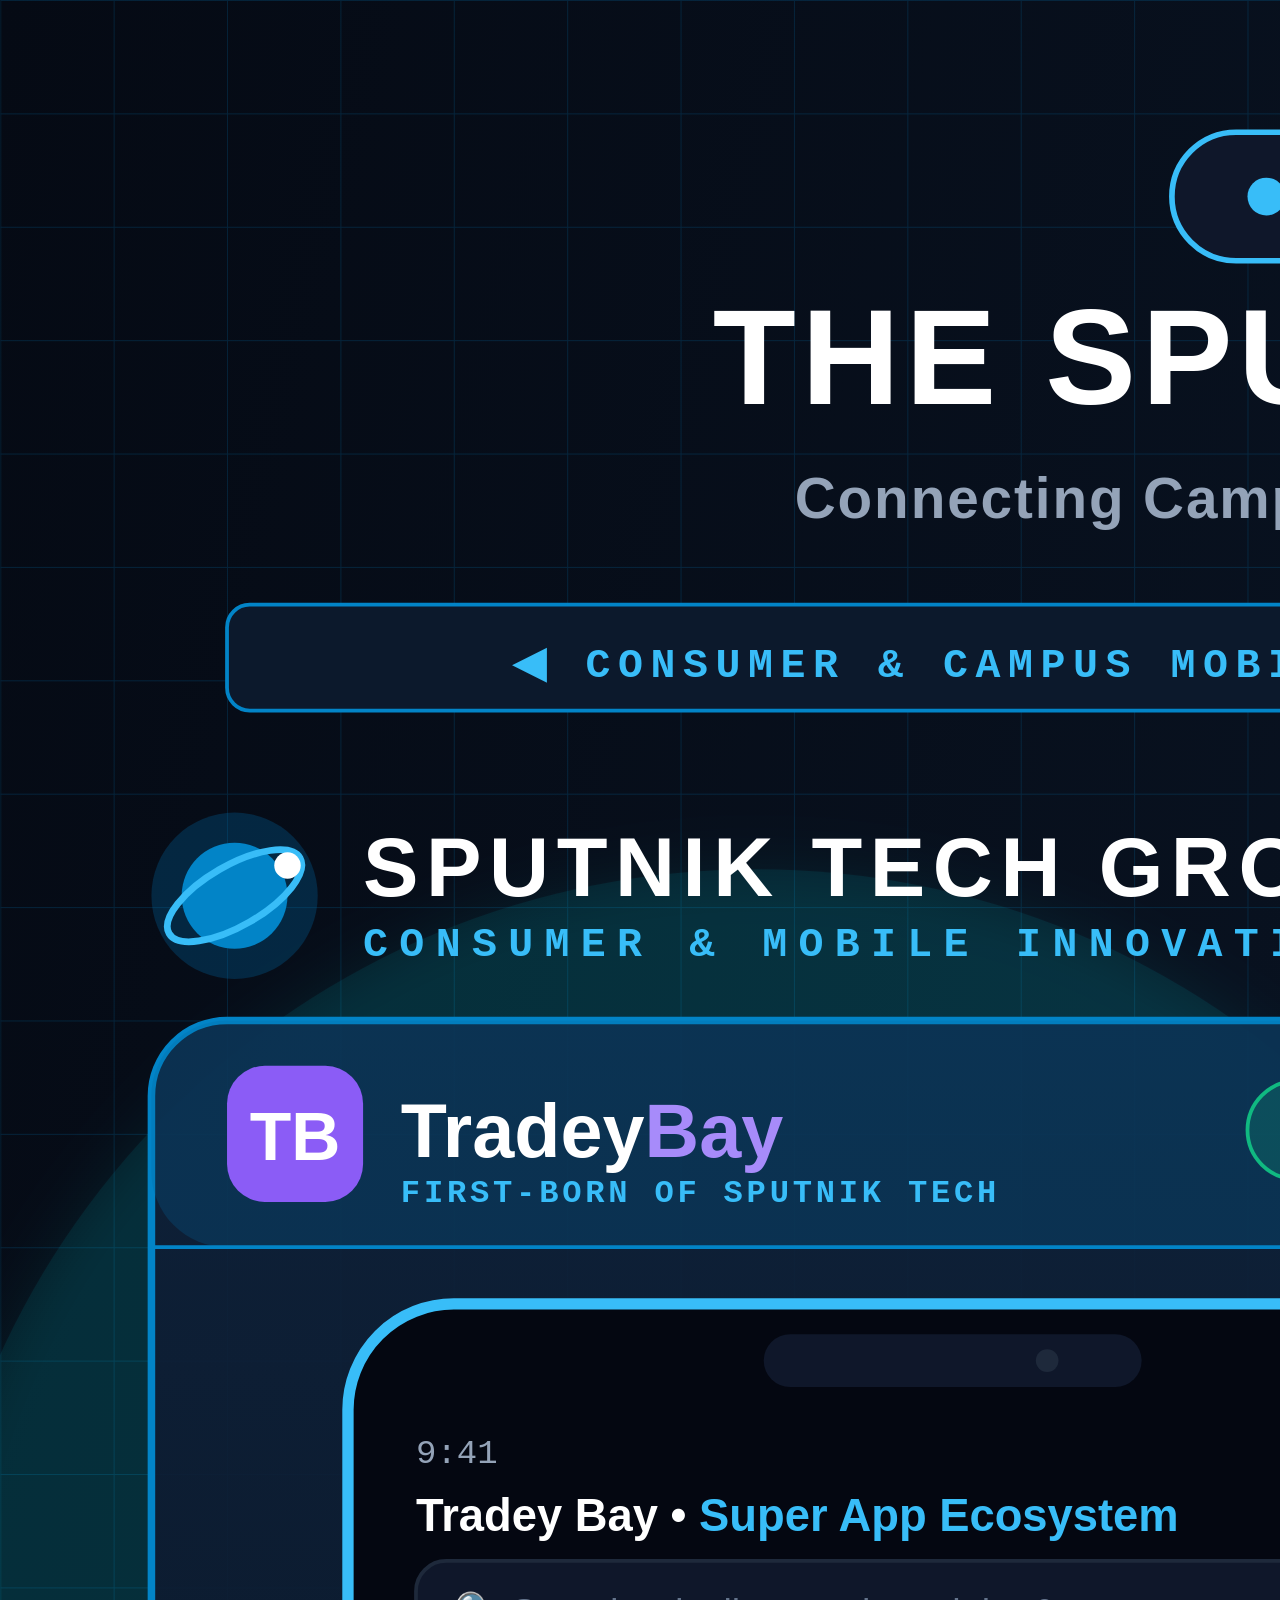
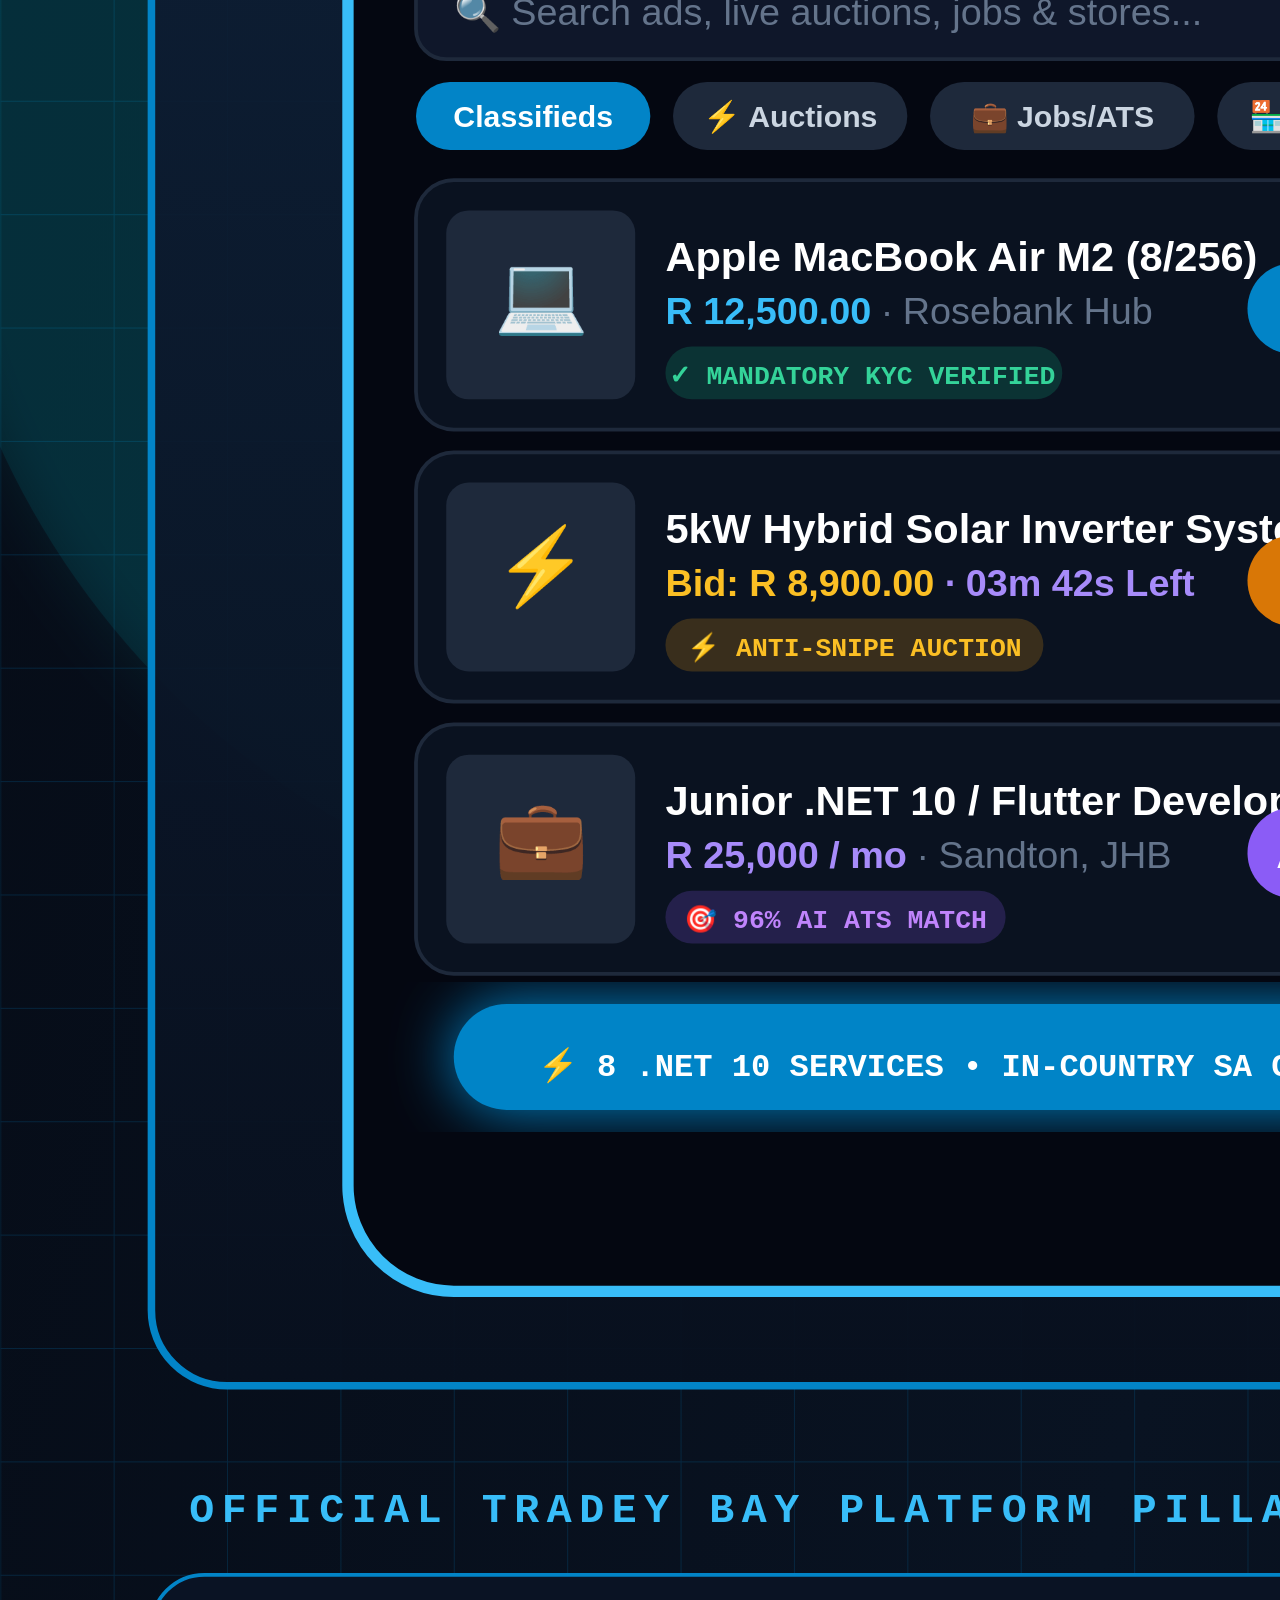
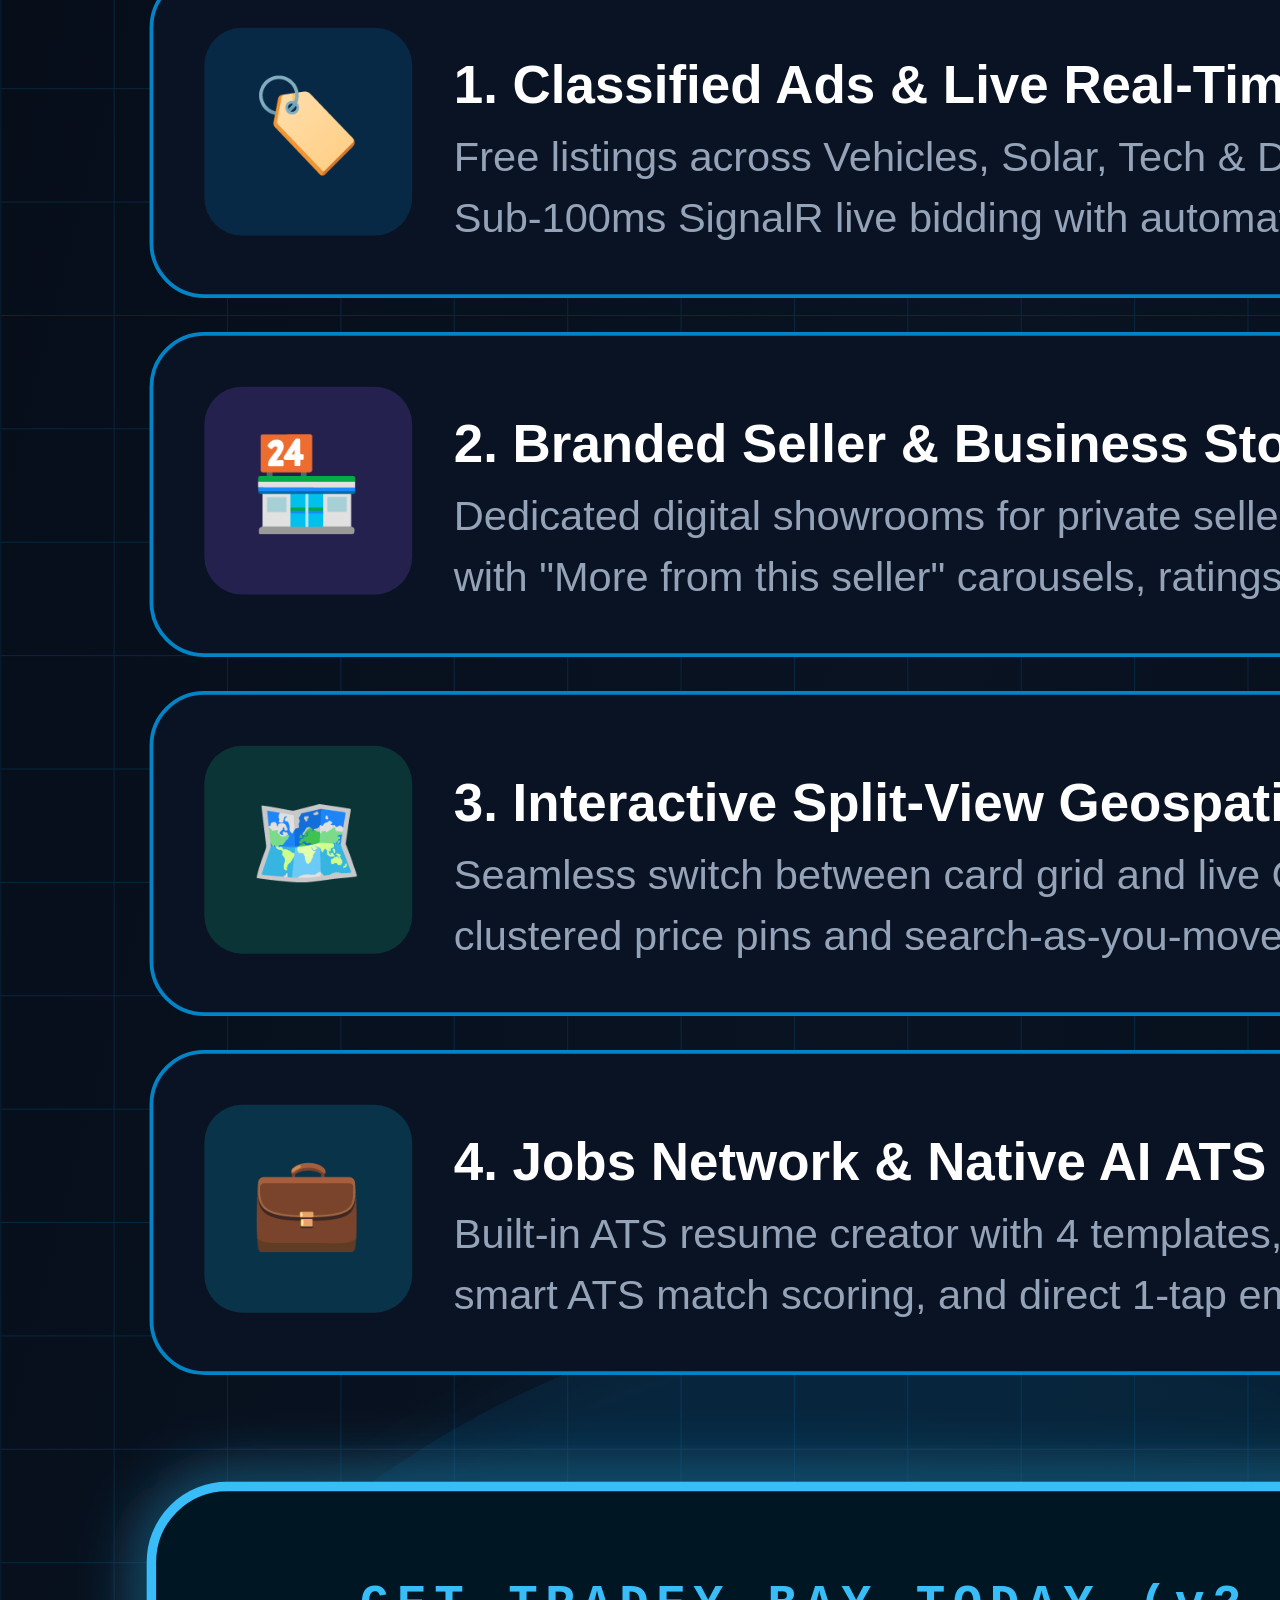
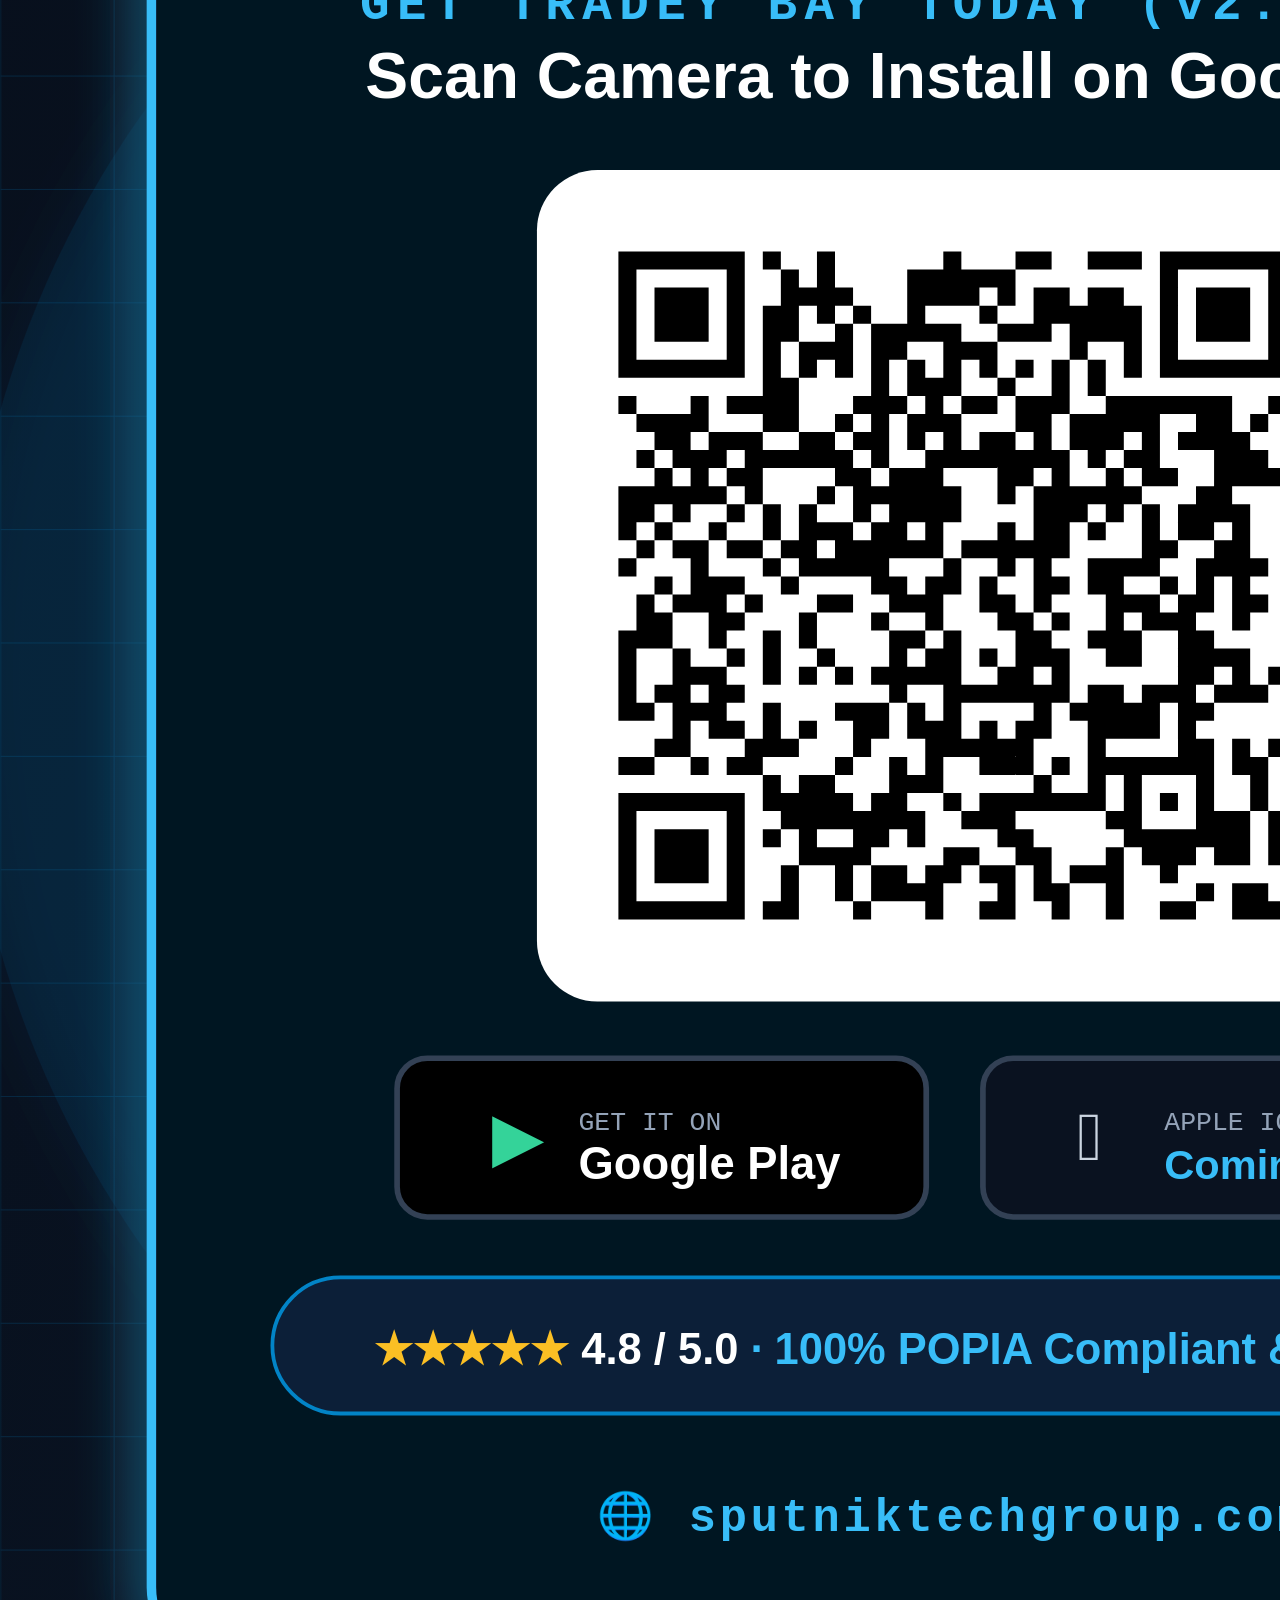
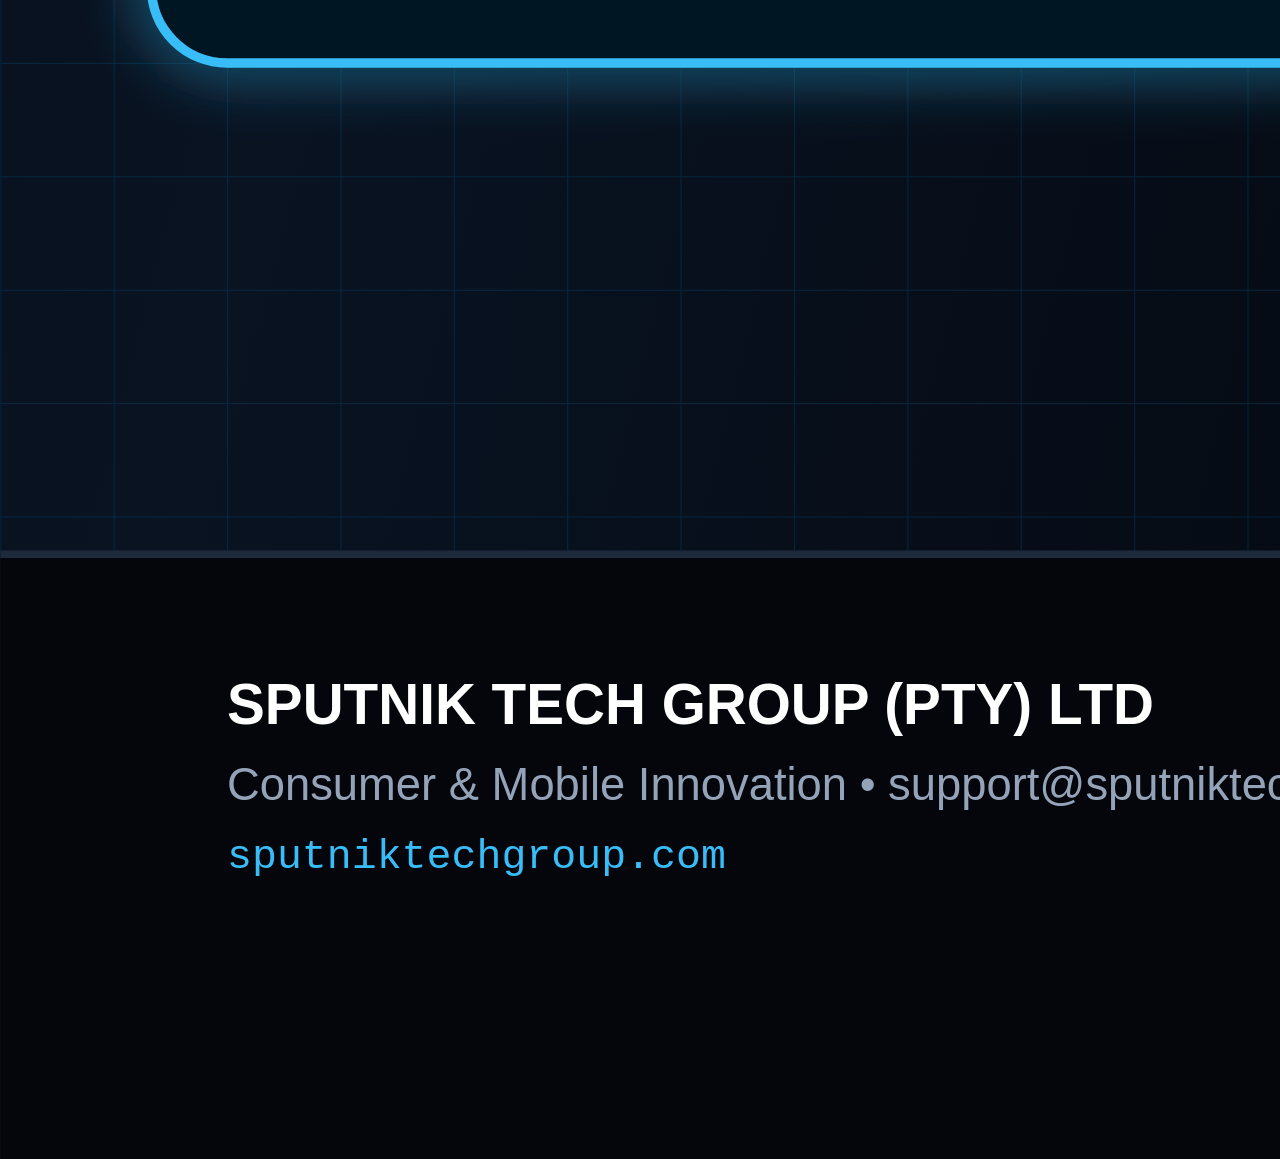
==== commit 446a2ae8: "feat: align showcase materials with sputniktechgroup.com and tradey bay investment pitch" ====
--- a/designs/banner-1x2m/banner-print.html
+++ b/designs/banner-1x2m/banner-print.html
@@ -17,7 +17,7 @@
       padding: 0;
     }
 
-    body {
+    html, body {
       width: 1000mm;
       height: 2000mm;
       background: #050811;
@@ -29,633 +29,17 @@
       print-color-adjust: exact;
     }
 
-    /* Ambient background grid */
-    .bg-grid {
-      position: absolute;
-      inset: 0;
-      background-image: 
-        linear-gradient(to right, rgba(51, 65, 85, 0.25) 1px, transparent 1px),
-        linear-gradient(to bottom, rgba(51, 65, 85, 0.25) 1px, transparent 1px);
-      background-size: 40mm 40mm;
-      pointer-events: none;
-    }
-
-    /* Ambient Glow Blobs */
-    .glow-cyan {
-      position: absolute;
-      top: 250mm;
-      left: 50mm;
-      width: 400mm;
-      height: 400mm;
-      background: radial-gradient(circle, rgba(0, 242, 254, 0.12) 0%, transparent 70%);
-      filter: blur(35mm);
-      pointer-events: none;
-    }
-    .glow-purple {
-      position: absolute;
-      top: 300mm;
-      right: 50mm;
-      width: 450mm;
-      height: 450mm;
-      background: radial-gradient(circle, rgba(139, 92, 246, 0.12) 0%, transparent 70%);
-      filter: blur(40mm);
-      pointer-events: none;
-    }
-    .glow-emerald {
-      position: absolute;
-      bottom: 250mm;
-      right: 60mm;
-      width: 450mm;
-      height: 450mm;
-      background: radial-gradient(circle, rgba(16, 185, 129, 0.12) 0%, transparent 70%);
-      filter: blur(35mm);
-      pointer-events: none;
-    }
-
-    /* ========================================================= */
-    /* TOP HEADER ZONE                                           */
-    /* ========================================================= */
-    .top-header {
+    svg.main-canvas, object.main-canvas {
       width: 1000mm;
-      padding: 35mm 60mm 20mm 60mm;
-      text-align: center;
-      position: relative;
-      z-index: 10;
-    }
-    .event-badge {
-      display: inline-flex;
-      align-items: center;
-      gap: 10mm;
-      padding: 5mm 16mm;
-      background: #0f172a;
-      border: 1.5mm solid #38bdf8;
-      border-radius: 9999px;
-      font-family: 'JetBrains Mono', monospace;
-      font-size: 13pt;
-      font-weight: 700;
-      color: #38bdf8;
-      letter-spacing: 2mm;
-      margin-bottom: 8mm;
-    }
-    .event-badge::before {
-      content: '';
-      width: 5mm;
-      height: 5mm;
-      background: #38bdf8;
-      border-radius: 50%;
-    }
-    .master-title {
-      font-size: 38pt;
-      font-weight: 900;
-      letter-spacing: 2mm;
-      text-transform: uppercase;
-      margin-bottom: 5mm;
-    }
-    .master-sub {
-      font-size: 17pt;
-      color: #94a3b8;
-      font-weight: 600;
-      margin-bottom: 12mm;
-    }
-    .split-indicators {
-      display: flex;
-      justify-content: space-between;
-      gap: 30mm;
-    }
-    .split-ind-left {
-      flex: 1;
-      padding: 6mm 10mm;
-      background: #0c192c;
-      border: 1.2mm solid #0284c7;
-      border-radius: 8mm;
-      color: #38bdf8;
-      font-family: 'JetBrains Mono', monospace;
-      font-size: 12pt;
-      font-weight: 800;
-      letter-spacing: 2mm;
-    }
-    .split-ind-right {
-      flex: 1;
-      padding: 6mm 10mm;
-      background: #15122b;
-      border: 1.2mm solid #8b5cf6;
-      border-radius: 8mm;
-      color: #a78bfa;
-      font-family: 'JetBrains Mono', monospace;
-      font-size: 12pt;
-      font-weight: 800;
-      letter-spacing: 2mm;
-    }
-
-    /* ========================================================= */
-    /* DUAL VERTICAL SPLIT CONTAINER                             */
-    /* ========================================================= */
-    .dual-split-wrap {
-      display: flex;
-      width: 1000mm;
-      height: 1650mm;
-      position: relative;
-      z-index: 5;
-    }
-
-    /* Laser Divider Spine */
-    .center-divider {
-      position: absolute;
-      left: 500mm;
-      top: 0;
-      bottom: 20mm;
-      width: 3mm;
-      background: linear-gradient(to bottom, #38bdf8, #818cf8 50%, #10b981);
-      box-shadow: 0 0 15mm rgba(129, 140, 248, 0.8);
-      transform: translateX(-50%);
-      z-index: 8;
-    }
-
-    /* Columns */
-    .col-left {
-      width: 500mm;
-      padding: 10mm 35mm 20mm 45mm;
-      background: linear-gradient(135deg, rgba(5, 10, 20, 0.95), rgba(9, 19, 34, 0.95));
-      border-right: 1.5mm solid rgba(56, 189, 248, 0.3);
-      display: flex;
-      flex-direction: column;
-      gap: 16mm;
-    }
-    .col-right {
-      width: 500mm;
-      padding: 10mm 45mm 20mm 35mm;
-      background: linear-gradient(135deg, rgba(10, 12, 22, 0.95), rgba(18, 14, 36, 0.95));
-      display: flex;
-      flex-direction: column;
-      gap: 16mm;
-    }
-
-    /* Company Brand Lockups */
-    .brand-header {
-      display: flex;
-      align-items: center;
-      gap: 12mm;
-      padding-bottom: 8mm;
-      border-bottom: 1.5mm solid rgba(255, 255, 255, 0.1);
-    }
-    .brand-logo-icon {
-      width: 26mm;
-      height: 26mm;
-    }
-    .brand-title {
-      font-size: 22pt;
-      font-weight: 900;
-      letter-spacing: 1.5mm;
-    }
-    .brand-subtitle-left {
-      font-family: 'JetBrains Mono', monospace;
-      font-size: 11pt;
-      font-weight: 700;
-      color: #38bdf8;
-      letter-spacing: 2mm;
-    }
-    .brand-subtitle-right {
-      font-family: 'JetBrains Mono', monospace;
-      font-size: 11pt;
-      font-weight: 700;
-      color: #10b981;
-      letter-spacing: 2mm;
-    }
-
-    /* Common Card Styles */
-    .card {
-      background: rgba(15, 23, 42, 0.85);
-      border-radius: 16mm;
-      padding: 18mm 20mm;
-      position: relative;
-    }
-    .card-left {
-      border: 2mm solid #0284c7;
-      box-shadow: 0 10mm 30mm rgba(2, 132, 199, 0.2);
-    }
-    .card-right-green {
-      border: 2mm solid #10b981;
-      box-shadow: 0 10mm 30mm rgba(16, 185, 129, 0.15);
-    }
-    .card-right-purple {
-      border: 2mm solid #6366f1;
-      box-shadow: 0 10mm 30mm rgba(99, 102, 241, 0.15);
-    }
-    .card-right-gold {
-      background: rgba(23, 21, 36, 0.95);
-      border: 2.5mm solid #f59e0b;
-      box-shadow: 0 10mm 35mm rgba(245, 158, 11, 0.25);
-    }
-
-    /* Tradey Bay Phone Mockup */
-    .phone-mockup {
-      background: #040711;
-      border: 3mm solid #38bdf8;
-      border-radius: 20mm;
-      padding: 14mm 16mm;
-      margin-top: 10mm;
-      box-shadow: 0 15mm 40mm rgba(56, 189, 248, 0.25);
-    }
-    .phone-bar {
-      display: flex;
-      justify-content: space-between;
-      font-family: 'JetBrains Mono', monospace;
-      font-size: 10pt;
-      color: #94a3b8;
-      margin-bottom: 8mm;
-    }
-    .phone-search {
-      background: #0f172a;
-      border: 1mm solid #1e293b;
-      border-radius: 8mm;
-      padding: 6mm 12mm;
-      font-size: 11pt;
-      color: #64748b;
-      margin-bottom: 10mm;
-    }
-    .product-feed-item {
-      display: flex;
-      gap: 10mm;
-      background: #0a1220;
-      border: 1mm solid #1e293b;
-      border-radius: 10mm;
-      padding: 8mm 12mm;
-      margin-bottom: 8mm;
-      align-items: center;
-    }
-    .product-img {
-      width: 22mm;
-      height: 22mm;
-      background: #1e293b;
-      border-radius: 6mm;
-      display: flex;
-      align-items: center;
-      justify-content: center;
-      font-size: 16pt;
-    }
-    .product-info {
-      flex: 1;
-    }
-    .product-title {
-      font-size: 13pt;
-      font-weight: 800;
-      margin-bottom: 2mm;
-    }
-    .product-price {
-      font-size: 12pt;
-      font-weight: 700;
-      color: #38bdf8;
-    }
-
-    /* Pointing Explanatory Rows */
-    .pointing-list {
-      display: flex;
-      flex-direction: column;
-      gap: 8mm;
-      margin-top: 6mm;
-    }
-    .point-item {
-      display: flex;
-      gap: 12mm;
-      background: rgba(10, 19, 36, 0.9);
-      border: 1.5mm solid rgba(2, 132, 199, 0.4);
-      border-radius: 12mm;
-      padding: 10mm 14mm;
-      align-items: center;
-    }
-    .point-icon {
-      font-size: 22pt;
-      width: 24mm;
-      height: 24mm;
-      display: flex;
-      align-items: center;
-      justify-content: center;
-      background: rgba(2, 132, 199, 0.2);
-      border-radius: 8mm;
-    }
-    .point-title {
-      font-size: 15pt;
-      font-weight: 800;
-      margin-bottom: 2mm;
-    }
-    .point-desc {
-      font-size: 11pt;
-      color: #94a3b8;
-      line-height: 1.4;
-    }
-
-    /* QR Code Showcase Box */
-    .qr-cta-box {
-      background: #061224;
-      border: 2.5mm solid #38bdf8;
-      border-radius: 18mm;
-      padding: 18mm 20mm;
-      text-align: center;
-      box-shadow: 0 0 25mm rgba(56, 189, 248, 0.3);
-    }
-    .qr-cta-box-gold {
-      background: #141122;
-      border: 2.5mm solid #f59e0b;
-      border-radius: 18mm;
-      padding: 18mm 20mm;
-      text-align: center;
-      box-shadow: 0 0 25mm rgba(245, 158, 11, 0.3);
-    }
-    .qr-canvas-white {
-      background: #ffffff;
-      width: 140mm;
-      height: 140mm;
-      border-radius: 12mm;
-      margin: 10mm auto;
-      padding: 10mm;
-      display: flex;
-      align-items: center;
-      justify-content: center;
-    }
-    .qr-canvas-white img {
-      width: 100%;
-      height: 100%;
-    }
-
-    /* Badges */
-    .tech-badges-grid {
-      display: flex;
-      gap: 6mm;
-      flex-wrap: wrap;
-      margin: 8mm 0;
-    }
-    .tech-pill {
-      padding: 4mm 10mm;
-      background: rgba(255, 255, 255, 0.08);
-      border: 1mm solid rgba(255, 255, 255, 0.2);
-      border-radius: 6mm;
-      font-family: 'JetBrains Mono', monospace;
-      font-size: 11pt;
-      font-weight: 700;
-    }
-
-    /* Bottom Cassette Bar */
-    .bottom-bar {
-      position: absolute;
-      bottom: 0;
-      left: 0;
-      width: 1000mm;
-      height: 120mm;
-      background: #03050a;
-      border-top: 2mm solid #1e293b;
-      display: flex;
-      align-items: center;
-      justify-content: space-between;
-      padding: 0 60mm;
-      z-index: 10;
-    }
-    .bottom-col {
-      font-size: 12pt;
-      color: #94a3b8;
-    }
-    .bottom-col strong {
-      color: #ffffff;
-      font-size: 14pt;
+      height: 2000mm;
+      display: block;
     }
   </style>
 </head>
 <body>
-
-  <div class="bg-grid"></div>
-  <div class="glow-cyan"></div>
-  <div class="glow-purple"></div>
-  <div class="glow-emerald"></div>
-
-  <!-- TOP UNIFIED HEADER -->
-  <header class="top-header">
-    <div class="event-badge">ROSEBANK TECH SHOWCASE 2026 // JOHANNESBURG</div>
-    <h1 class="master-title">THE SPUTNIK TECH ECOSYSTEM</h1>
-    <p class="master-sub">Connecting Campus Marketplace Commerce with Enterprise Cloud Software</p>
-    
-    <div class="split-indicators">
-      <div class="split-ind-left">◀ CONSUMER &amp; CAMPUS MOBILE LABS</div>
-      <div class="split-ind-right">ENTERPRISE SAAS &amp; ACADEMY ▶</div>
-    </div>
-  </header>
-
-  <!-- DUAL VERTICAL SPLIT CONTAINER -->
-  <div class="dual-split-wrap">
-    
-    <!-- Central Laser Spine -->
-    <div class="center-divider"></div>
-
-    <!-- ======================================================== -->
-    <!-- LEFT COLUMN: SPUTNIK TECH GROUP (TRADEY BAY)             -->
-    <!-- ======================================================== -->
-    <section class="col-left">
-      
-      <!-- Brand Header -->
-      <div class="brand-header">
-        <img src="../../assets/logos/sputnik-tech-group-logo.svg" alt="Sputnik Tech Group" style="height: 22mm;">
-      </div>
-
-      <!-- Tradey Bay Phone Mockup -->
-      <div class="card card-left">
-        <div style="display: flex; justify-content: space-between; align-items: center;">
-          <div>
-            <h2 style="font-size: 20pt; font-weight: 900;">Tradey<span style="color: #a78bfa;">Bay</span> App</h2>
-            <p style="font-family: 'JetBrains Mono', monospace; font-size: 10pt; color: #38bdf8; font-weight: 700;">THE SMART CAMPUS MARKETPLACE</p>
-          </div>
-          <span style="background: rgba(16, 185, 129, 0.2); border: 1mm solid #10b981; color: #34d399; padding: 4mm 10mm; border-radius: 999px; font-family: 'JetBrains Mono', monospace; font-size: 10pt; font-weight: 800;">● LIVE ON PLAY STORE</span>
-        </div>
-
-        <div class="phone-mockup">
-          <div class="phone-bar">
-            <span>9:41</span>
-            <span>Rosebank College Hub</span>
-            <span>100% 🔋</span>
-          </div>
-          <div class="phone-search">🔍 Search textbooks, calculators, laptops, fridges...</div>
-          
-          <div class="product-feed-item">
-            <div class="product-img">📚</div>
-            <div class="product-info">
-              <div class="product-title">Calculus &amp; Linear Algebra 3rd Ed</div>
-              <div class="product-price">R 280.00 <span style="font-size: 10pt; color: #64748b; font-weight: normal;">· Rosebank Campus</span></div>
-            </div>
-            <span style="background: #10b981; color: #ffffff; padding: 3mm 8mm; border-radius: 6mm; font-size: 9pt; font-weight: 800;">Chat 💬</span>
-          </div>
-
-          <div class="product-feed-item">
-            <div class="product-img">💻</div>
-            <div class="product-info">
-              <div class="product-title">Apple MacBook Air M2 (8/256GB)</div>
-              <div class="product-price" style="color: #a78bfa;">R 12,500.00 <span style="font-size: 10pt; color: #64748b; font-weight: normal;">· Like New</span></div>
-            </div>
-            <span style="background: #8b5cf6; color: #ffffff; padding: 3mm 8mm; border-radius: 6mm; font-size: 9pt; font-weight: 800;">Offer 🏷️</span>
-          </div>
-
-          <div class="product-feed-item">
-            <div class="product-img">🧊</div>
-            <div class="product-info">
-              <div class="product-title">Bar Fridge (90L) — Campus Res B</div>
-              <div class="product-price">R 850.00 <span style="font-size: 10pt; color: #64748b; font-weight: normal;">· 200m away</span></div>
-            </div>
-            <span style="background: #0284c7; color: #ffffff; padding: 3mm 8mm; border-radius: 6mm; font-size: 9pt; font-weight: 800;">Buy</span>
-          </div>
-        </div>
-      </div>
-
-      <!-- Pointing Bullets for Onlookers -->
-      <div class="pointing-list">
-        <div class="point-item">
-          <div class="point-icon">💸</div>
-          <div>
-            <div class="point-title">1. Zero Listing &amp; Selling Fees</div>
-            <div class="point-desc">Students keep 100% of their money. Sell textbooks, notes, electronics &amp; campus dorm gear without platform commission.</div>
-          </div>
-        </div>
-
-        <div class="point-item">
-          <div class="point-icon">🛡️</div>
-          <div>
-            <div class="point-title">2. Verified Campus Community</div>
-            <div class="point-desc">Verified student badges prevent scammers. Safely meet campus peers in well-lit student centers or library zones.</div>
-          </div>
-        </div>
-
-        <div class="point-item">
-          <div class="point-icon">💬</div>
-          <div>
-            <div class="point-title">3. Instant In-App Chat &amp; Negotiation</div>
-            <div class="point-desc">Make counter-offers and coordinate handovers in real time without giving out your personal WhatsApp number.</div>
-          </div>
-        </div>
-      </div>
-
-      <!-- Scannable QR Call to Action -->
-      <div class="qr-cta-box">
-        <h3 style="font-family: 'JetBrains Mono', monospace; font-size: 13pt; font-weight: 800; color: #38bdf8; letter-spacing: 2mm;">GET THE TRADEY BAY APP</h3>
-        <p style="font-size: 17pt; font-weight: 800; margin-top: 2mm;">Point Camera to Download on Android</p>
-        
-        <div class="qr-canvas-white">
-          <img src="../../assets/qr/qr-tradeybay-playstore.svg" alt="Tradey Bay Play Store QR">
-        </div>
-
-        <div style="display: flex; justify-content: center; gap: 8mm; margin-top: 6mm;">
-          <img src="../../assets/badges/google-play-badge.svg" alt="Google Play" style="height: 16mm;">
-          <img src="../../assets/badges/app-store-badge.svg" alt="App Store Coming Soon" style="height: 16mm; opacity: 0.8;">
-        </div>
-
-        <p style="font-family: 'JetBrains Mono', monospace; font-size: 11pt; color: #38bdf8; margin-top: 8mm;">🌐 sputniktechgroup.com</p>
-      </div>
-
-    </section>
-
-
-    <!-- ======================================================== -->
-    <!-- RIGHT COLUMN: SPUTNIK DEVS STUDIO (SAAS & ACADEMY)       -->
-    <!-- ======================================================== -->
-    <section class="col-right">
-
-      <!-- Brand Header -->
-      <div class="brand-header">
-        <img src="../../assets/logos/sputnik-devs-studio-logo.svg" alt="Sputnik Devs Studio" style="height: 22mm;">
-      </div>
-
-      <!-- CARD 1: Student Residence Management & University Hub -->
-      <div class="card card-right-green">
-        <div style="display: flex; justify-content: space-between; align-items: center; margin-bottom: 6mm;">
-          <div>
-            <h3 style="font-size: 16pt; font-weight: 900;">Student Res Management System</h3>
-            <p style="font-family: 'JetBrains Mono', monospace; font-size: 9pt; color: #34d399; font-weight: 700;">&amp; THE UNIVERSITY HUB CAMPUS PLATFORM</p>
-          </div>
-          <span style="background: rgba(16, 185, 129, 0.2); border: 1mm solid #10b981; color: #34d399; padding: 3mm 8mm; border-radius: 999px; font-family: 'JetBrains Mono', monospace; font-size: 9pt; font-weight: 800;">CAMPUS SAAS</span>
-        </div>
-
-        <div style="font-size: 11pt; color: #cbd5e1; line-height: 1.5; margin-bottom: 6mm;">
-          <p>• <strong>Automated Room Allocations:</strong> Replace spreadsheets with 1-click student bed management.</p>
-          <p>• <strong>Digital Leases &amp; Billing:</strong> Automated rent invoices, NSFAS reconciliation &amp; arrears tracking.</p>
-          <p>• <strong>Biometric Access:</strong> Turnstile integration &amp; digital maintenance ticket workflows.</p>
-          <p>• <strong>The University Hub:</strong> Campus societies, academic feeds &amp; campus life announcements.</p>
-        </div>
-
-        <div style="display: flex; align-items: center; justify-content: space-between; background: rgba(4, 47, 46, 0.6); border: 1mm solid #10b981; border-radius: 8mm; padding: 4mm 10mm;">
-          <span style="font-family: 'JetBrains Mono', monospace; font-size: 10pt; color: #34d399;">sputnikdevs.com/products/hostel</span>
-          <span style="font-size: 10pt; font-weight: 700; color: #ffffff;">Live Demo ➔</span>
-        </div>
-      </div>
-
-      <!-- CARD 2: Shopnik E-Commerce Platform -->
-      <div class="card card-right-purple">
-        <div style="display: flex; justify-content: space-between; align-items: center; margin-bottom: 6mm;">
-          <div>
-            <h3 style="font-size: 16pt; font-weight: 900;">Shopnik E-Commerce Platform</h3>
-            <p style="font-family: 'JetBrains Mono', monospace; font-size: 9pt; color: #818cf8; font-weight: 700;">SOUTH AFRICA'S SHOPIFY ALTERNATIVE</p>
-          </div>
-          <span style="background: rgba(99, 102, 241, 0.2); border: 1mm solid #6366f1; color: #818cf8; padding: 3mm 8mm; border-radius: 999px; font-family: 'JetBrains Mono', monospace; font-size: 9pt; font-weight: 800;">ENTERPRISE B2B</span>
-        </div>
-
-        <div style="font-size: 11pt; color: #cbd5e1; line-height: 1.5; margin-bottom: 6mm;">
-          <p>• <strong>Native SA Gateways:</strong> PayFast, Ozow, Yoco, Paystack &amp; Capitec Pay built-in.</p>
-          <p>• <strong>Zero USD Exchange Penalty:</strong> Transparent monthly Rand billing with zero FX markup.</p>
-          <p>• <strong>Sub-Second Speed:</strong> Built on .NET 10 &amp; Cloud Redis. Handles massive peak traffic.</p>
-        </div>
-
-        <div style="display: flex; align-items: center; justify-content: space-between; background: rgba(30, 27, 75, 0.6); border: 1mm solid #6366f1; border-radius: 8mm; padding: 4mm 10mm;">
-          <span style="font-family: 'JetBrains Mono', monospace; font-size: 10pt; color: #a5b4fc;">sputnikdevs.com/products/ecommerce</span>
-          <span style="font-size: 10pt; font-weight: 700; color: #ffffff;">Explore SaaS ➔</span>
-        </div>
-      </div>
-
-      <!-- CARD 3: Sputnik Devs Academy — Learnerships (Gold Highlight) -->
-      <div class="card card-right-gold">
-        <div style="display: flex; justify-content: space-between; align-items: center; margin-bottom: 4mm;">
-          <div>
-            <h3 style="font-size: 17pt; font-weight: 900; color: #fbbf24;">Sputnik Devs Academy</h3>
-            <p style="font-family: 'JetBrains Mono', monospace; font-size: 9pt; color: #f59e0b; font-weight: 800;">ACCREDITED TECH LEARNERSHIPS (WIL)</p>
-          </div>
-          <span style="background: #f59e0b; color: #000000; padding: 3mm 10mm; border-radius: 999px; font-family: 'JetBrains Mono', monospace; font-size: 9pt; font-weight: 900;">HIRING NOW</span>
-        </div>
-
-        <p style="font-size: 12pt; font-weight: 700; color: #ffffff; margin-bottom: 2mm;">Calling All IT &amp; Computer Science Students!</p>
-        <p style="font-size: 11pt; color: #cbd5e1; line-height: 1.4; margin-bottom: 6mm;">
-          19-day intensive and 3-month accredited Work-Integrated Learning (WIL) tracks. Build real production systems with our core engineering team.
-        </p>
-
-        <div class="tech-badges-grid">
-          <span class="tech-pill" style="border-color: #38bdf8; color: #38bdf8;">.NET 10</span>
-          <span class="tech-pill" style="border-color: #38bdf8; color: #38bdf8;">Flutter</span>
-          <span class="tech-pill" style="border-color: #818cf8; color: #818cf8;">Azure Cloud</span>
-          <span class="tech-pill" style="border-color: #34d399; color: #34d399;">PostgreSQL</span>
-          <span class="tech-pill" style="border-color: #fbbf24; color: #fbbf24;">AI Agents</span>
-        </div>
-
-        <!-- Scannable Academy QR Code Box -->
-        <div class="qr-canvas-white">
-          <img src="../../assets/qr/qr-academy-apply.svg" alt="Academy Apply QR">
-        </div>
-
-        <div style="background: #f59e0b; color: #000000; padding: 4mm 8mm; border-radius: 8mm; font-weight: 900; font-size: 12pt; text-align: center; margin-top: 4mm;">
-          SCAN TO APPLY FOR LEARNERSHIP // BRING YOUR CV
-        </div>
-
-        <p style="font-family: 'JetBrains Mono', monospace; font-size: 11pt; color: #fbbf24; margin-top: 6mm; text-align: center;">🌐 sputnikdevs.com/academy/apply</p>
-      </div>
-
-    </section>
-
-  </div>
-
-  <!-- BOTTOM CASSETTE BAR -->
-  <footer class="bottom-bar">
-    <div class="bottom-col">
-      <strong>SPUTNIK TECH GROUP (PTY) LTD</strong><br>
-      Consumer &amp; Campus Mobile Innovation • sputniktechgroup.com
-    </div>
-    <div style="font-family: 'JetBrains Mono', monospace; font-size: 9pt; color: #475569;">
-      [ ROLL-UP CASSETTE BASE CLEARANCE ZONE - 100mm ]
-    </div>
-    <div class="bottom-col" style="text-align: right;">
-      <strong>SPUTNIK DEVS STUDIO (PTY) LTD</strong><br>
-      Enterprise Cloud &amp; Tech Academy • sputnikdevs.com
-    </div>
-  </footer>
-
+  <!-- Directly embed the full 1000mm x 2000mm vector SVG artwork -->
+  <object data="banner.svg" type="image/svg+xml" class="main-canvas" width="1000mm" height="2000mm">
+    <img src="banner.svg" alt="Sputnik Pull-Up Banner 1m x 2m" style="width: 1000mm; height: 2000mm;" />
+  </object>
 </body>
 </html>
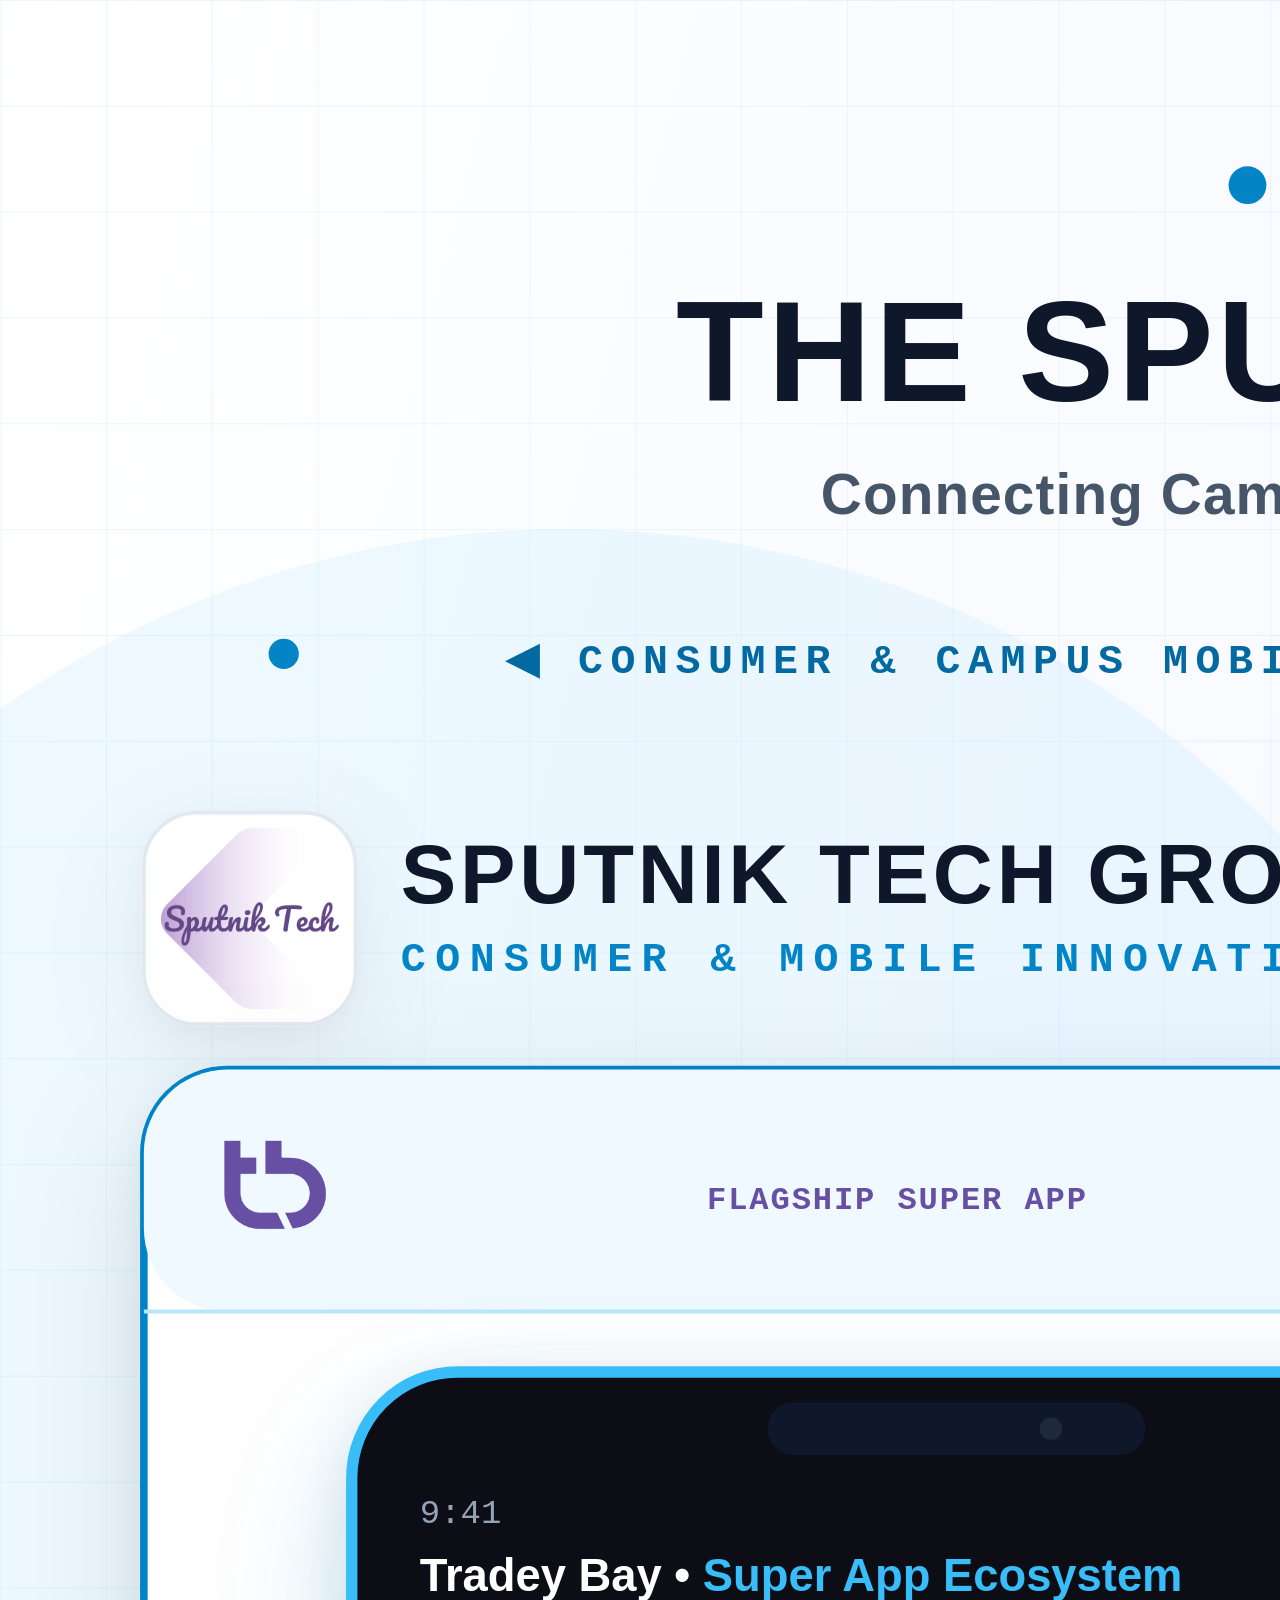
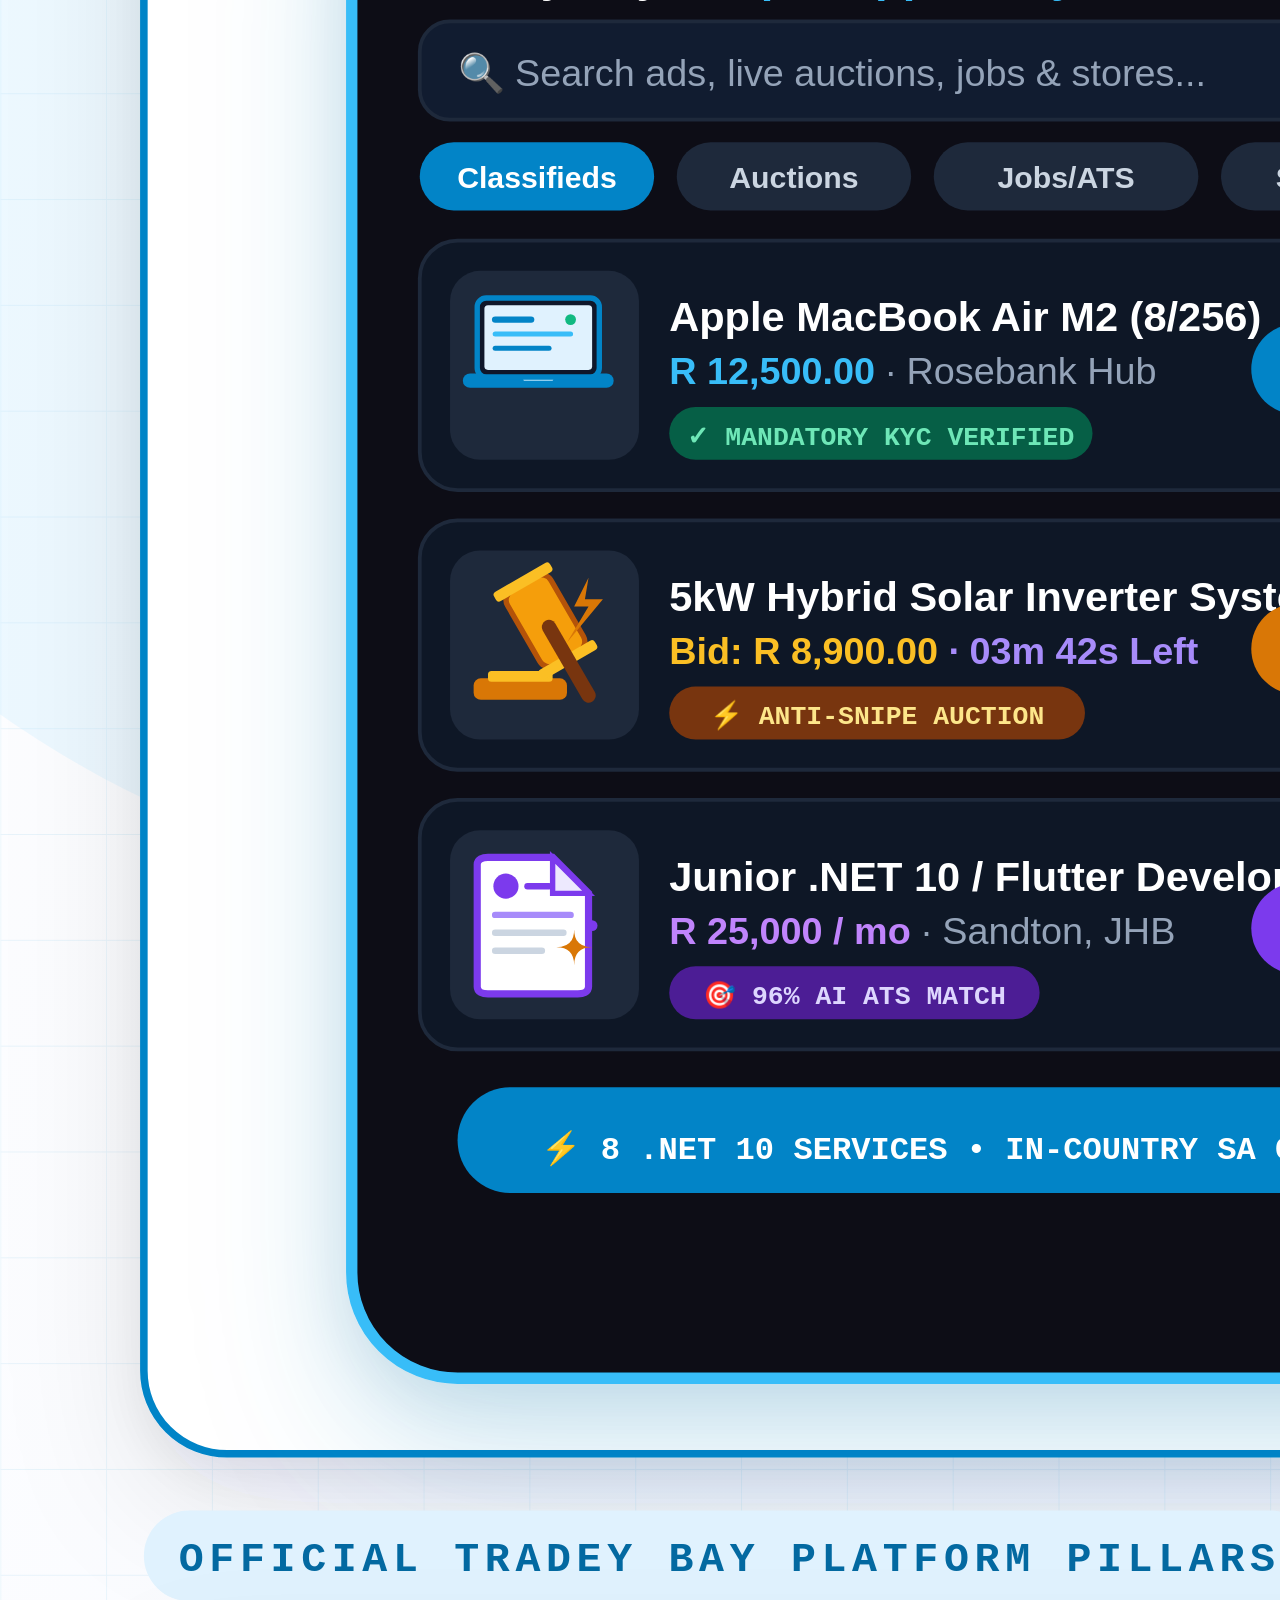
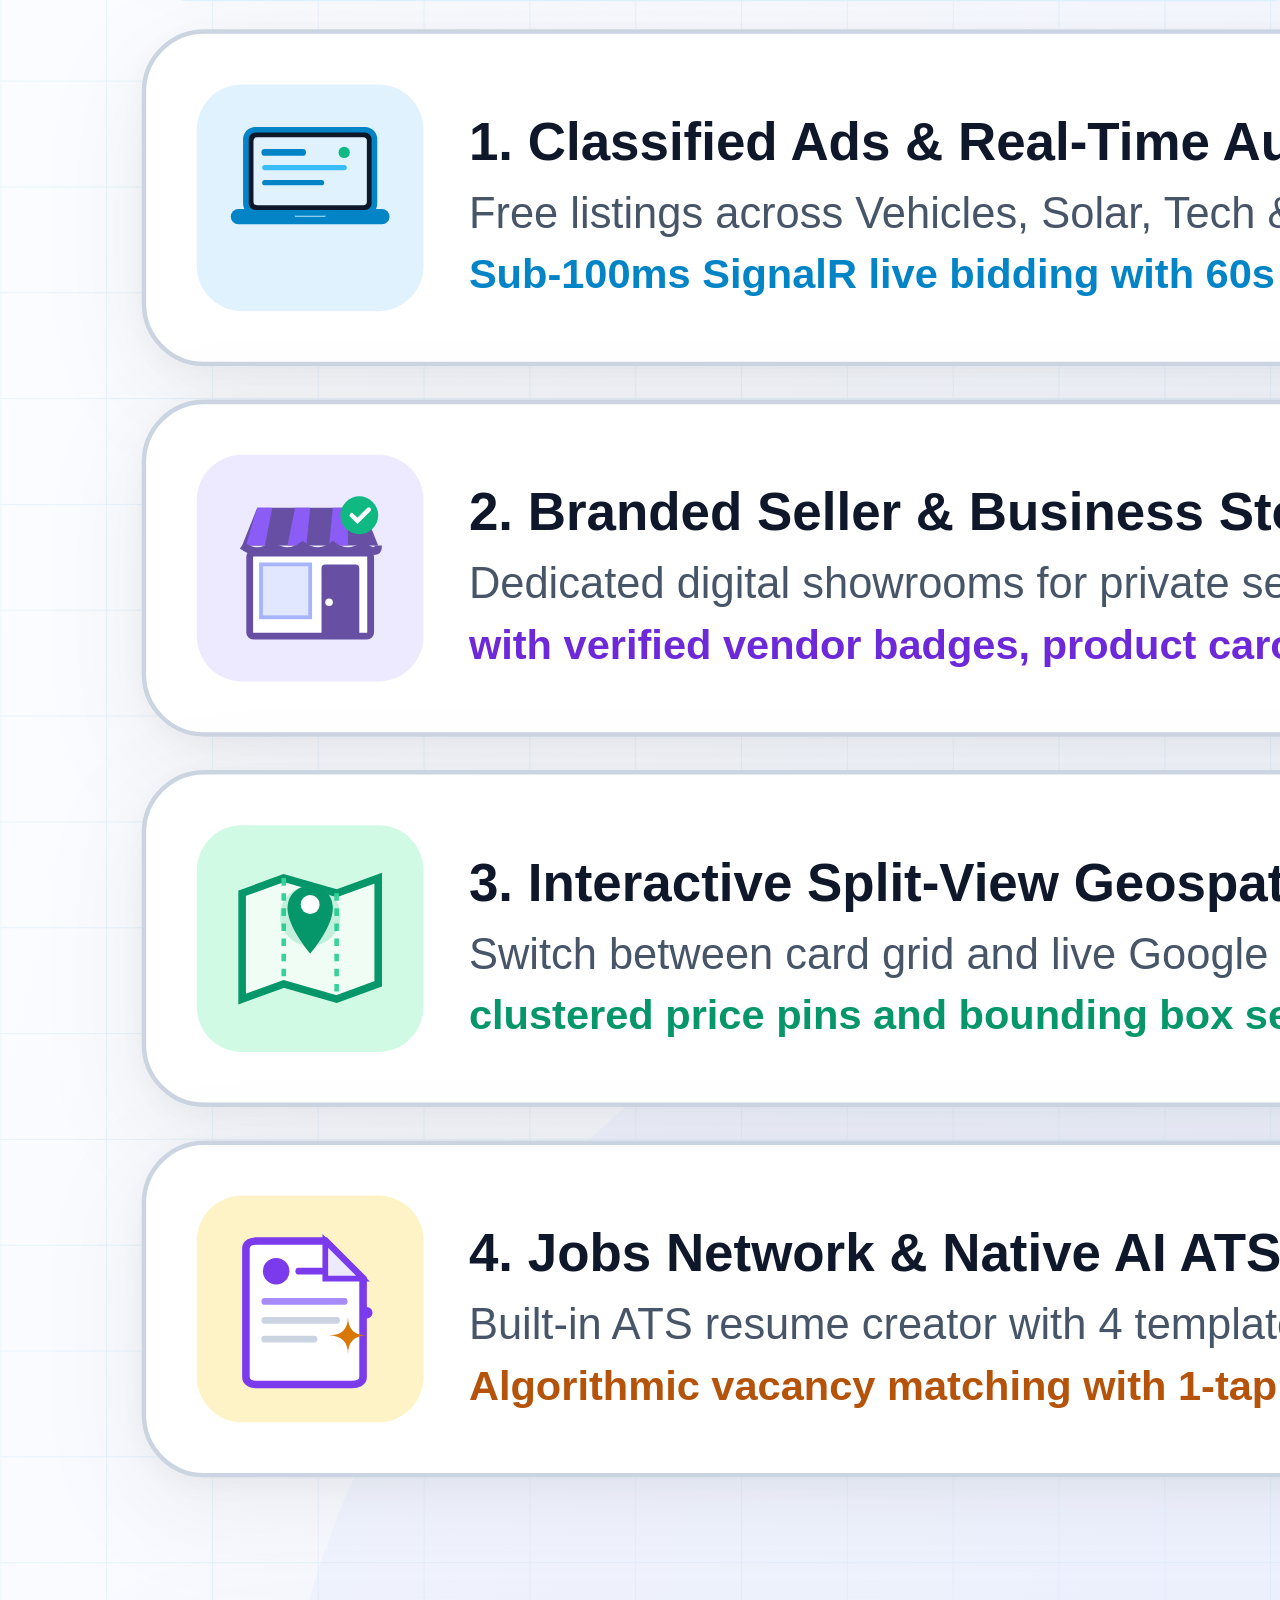
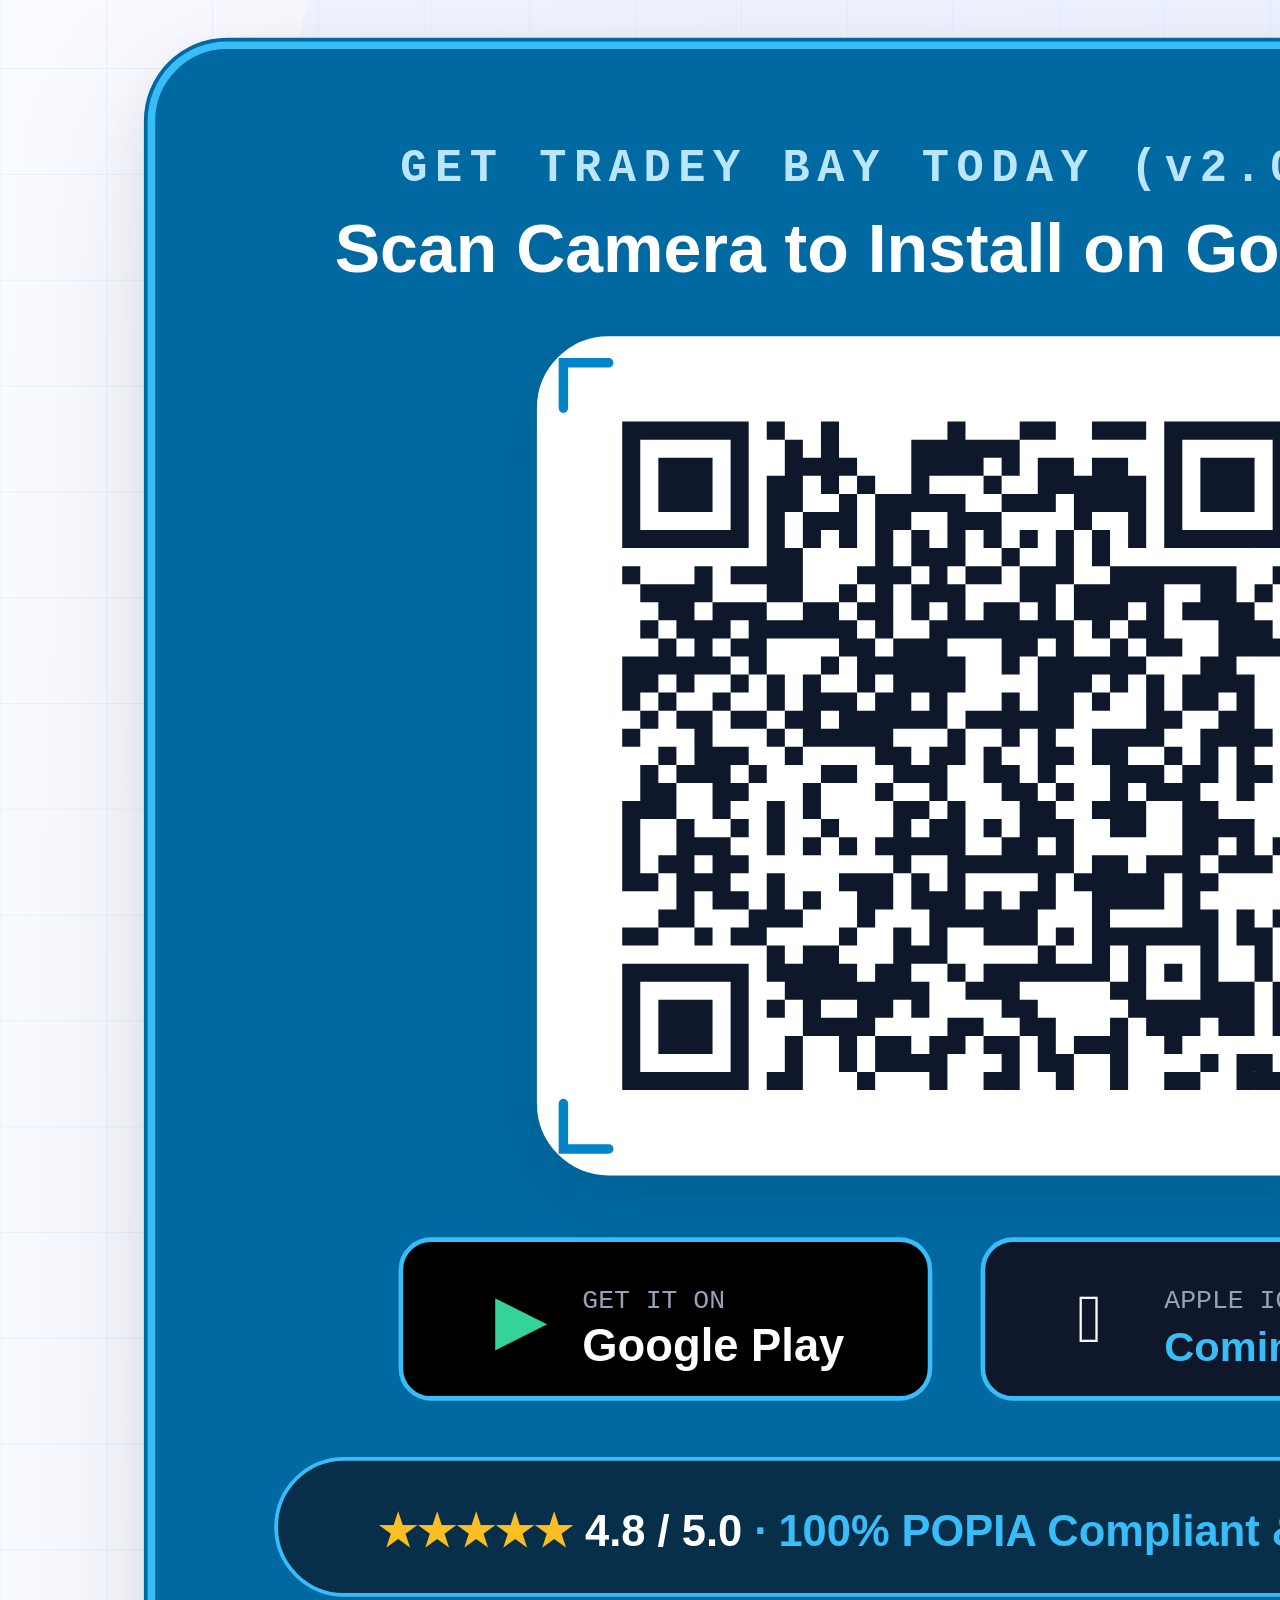
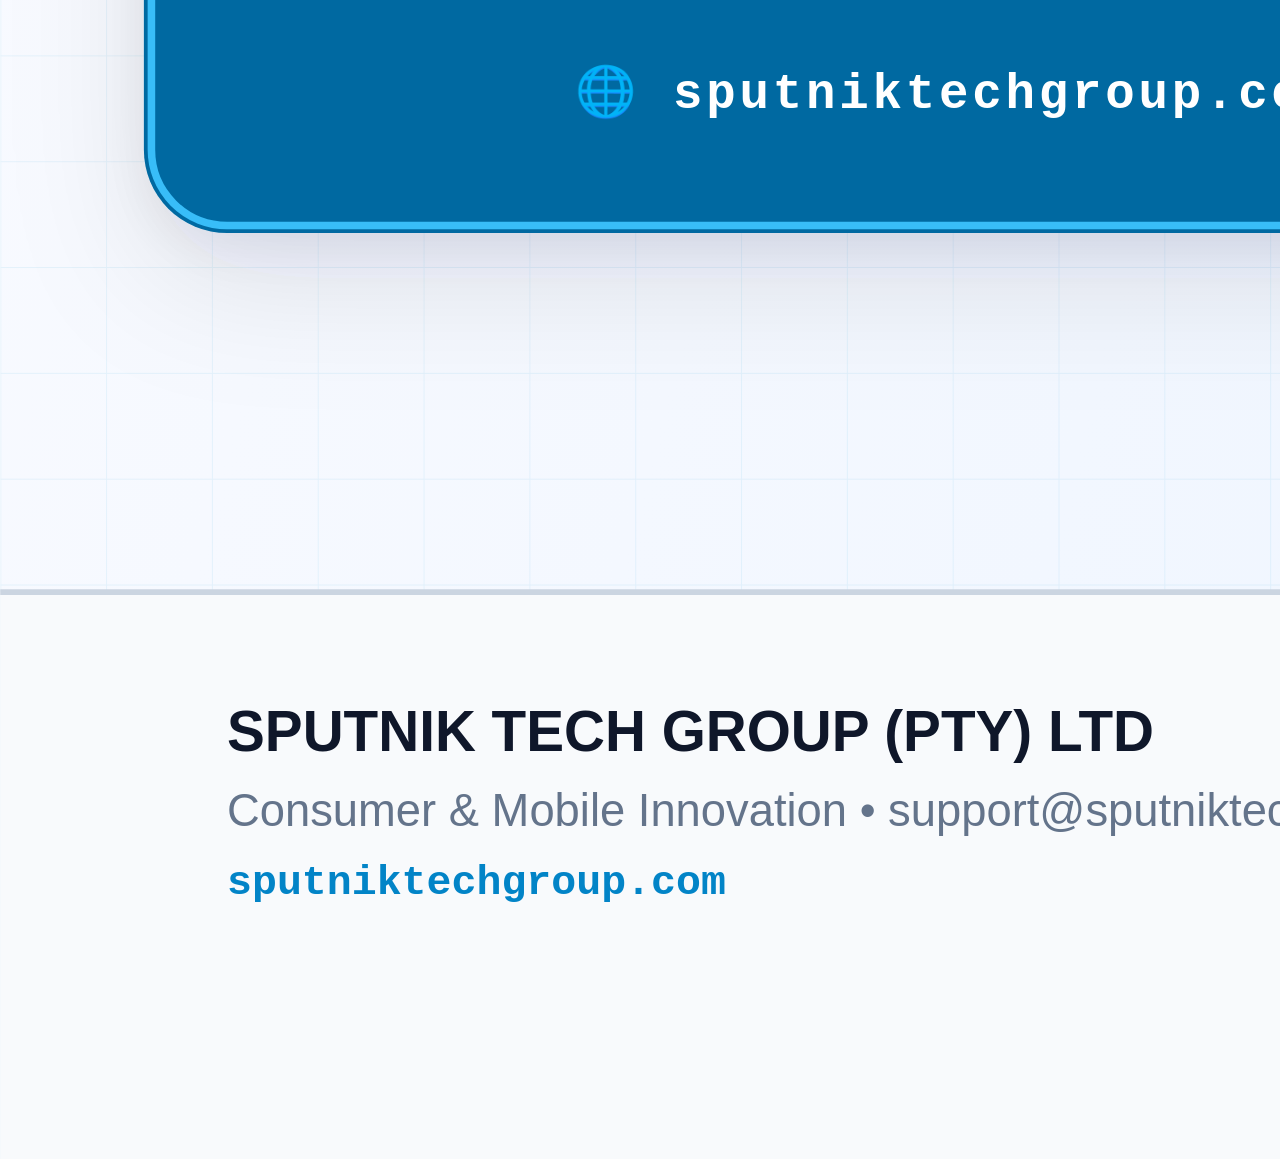
==== commit ef3e85c6: "feat: redesign pull-up banner with light tech theme, real logos, inlined vector QR codes, and high-v" ====
--- a/designs/banner-1x2m/banner-print.html
+++ b/designs/banner-1x2m/banner-print.html
@@ -20,8 +20,8 @@
     html, body {
       width: 1000mm;
       height: 2000mm;
-      background: #050811;
-      color: #ffffff;
+      background: #ffffff;
+      color: #0f172a;
       font-family: 'Inter', -apple-system, BlinkMacSystemFont, sans-serif;
       position: relative;
       overflow: hidden;
